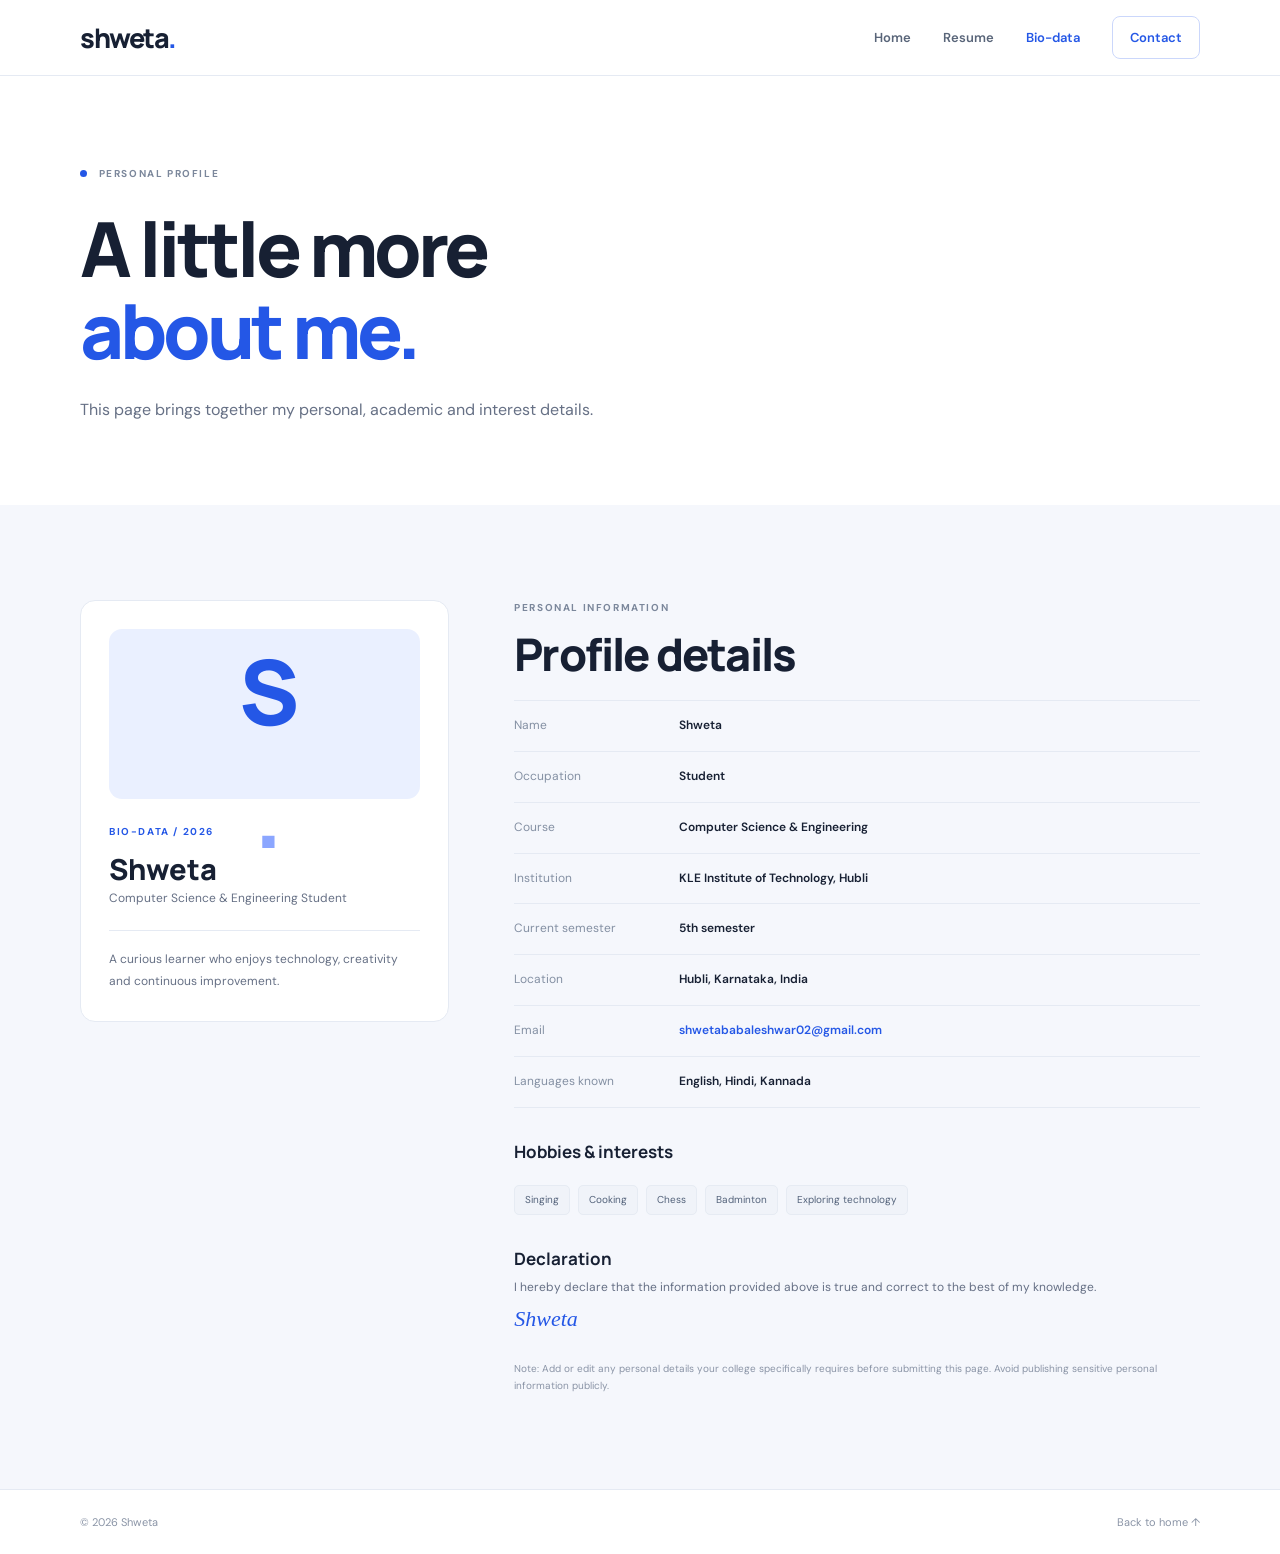
==== biodata.html @ bf74d48c "Add files via upload" ====
<!DOCTYPE html>
<html lang="en">
<head>
  <meta charset="UTF-8"><meta name="viewport" content="width=device-width, initial-scale=1.0">
  <title>Bio-data | Shweta</title>
  <link rel="preconnect" href="https://fonts.googleapis.com"><link rel="preconnect" href="https://fonts.gstatic.com" crossorigin>
  <link href="https://fonts.googleapis.com/css2?family=DM+Sans:wght@400;500;600;700&family=Manrope:wght@400;500;600;700;800&display=swap" rel="stylesheet">
  <link rel="stylesheet" href="style.css">
</head>
<body>
<header class="site-header"><nav class="nav container"><a class="brand" href="index.html">shweta<span>.</span></a><button class="menu-toggle" aria-label="Toggle navigation" aria-expanded="false">☰</button><div class="nav-links"><a href="index.html">Home</a><a href="resume.html">Resume</a><a class="active" href="biodata.html">Bio-data</a><a class="nav-cta" href="index.html#contact">Contact</a></div></nav></header>
<main>
  <section class="page-hero container"><p class="eyebrow"><span class="eyebrow-dot"></span> PERSONAL PROFILE</p><h1>A little more<br> <span>about me.</span></h1><p>This page brings together my personal, academic and interest details.</p></section>
  <section class="section section-soft"><div class="container biodata-wrap">
    <div class="biodata-intro"><div class="bio-avatar">S<span>.</span></div><p class="eyebrow blue">BIO-DATA / 2026</p><h2>Shweta</h2><p>Computer Science & Engineering Student</p><p class="bio-note">A curious learner who enjoys technology, creativity and continuous improvement.</p></div>
    <div class="biodata-details">
      <div class="section-heading"><p class="eyebrow">PERSONAL INFORMATION</p><h2>Profile details</h2></div>
      <div class="detail-table">
        <div><span>Name</span><strong>Shweta</strong></div>
        <div><span>Occupation</span><strong>Student</strong></div>
        <div><span>Course</span><strong>Computer Science & Engineering</strong></div>
        <div><span>Institution</span><strong>KLE Institute of Technology, Hubli</strong></div>
        <div><span>Current semester</span><strong>5th semester</strong></div>
        <div><span>Location</span><strong>Hubli, Karnataka, India</strong></div>
        <div><span>Email</span><strong><a href="mailto:shwetababaleshwar02@gmail.com">shwetababaleshwar02@gmail.com</a></strong></div>
        <div><span>Languages known</span><strong>English, Hindi, Kannada</strong></div>
      </div>
      <div class="bio-extra"><h3>Hobbies & interests</h3><div class="tag-list"><span>Singing</span><span>Cooking</span><span>Chess</span><span>Badminton</span><span>Exploring technology</span></div></div>
      <div class="declaration"><h3>Declaration</h3><p>I hereby declare that the information provided above is true and correct to the best of my knowledge.</p><p class="signature">Shweta</p></div>
      <p class="privacy-note">Note: Add or edit any personal details your college specifically requires before submitting this page. Avoid publishing sensitive personal information publicly.</p>
    </div>
  </div></section>
</main>
<footer class="footer"><div class="container footer-inner"><span>© 2026 Shweta</span><span><a href="index.html">Back to home ↑</a></span></div></footer>
<script src="https://code.jquery.com/jquery-3.7.1.min.js"></script><script src="script.js"></script>
</body></html>
---- style.css ----
*{box-sizing:border-box;margin:0;padding:0}
:root{--blue:#2457e6;--blue-dark:#173fb6;--ink:#172033;--muted:#667085;--line:#e5eaf3;--soft:#f5f7fc;--white:#fff;--font:"DM Sans",Arial,sans-serif;--heading:"Manrope",Arial,sans-serif}
html{scroll-behavior:smooth}body{font-family:var(--font);color:var(--ink);background:#fff;line-height:1.65}a{color:inherit;text-decoration:none}.container{width:min(1120px,90%);margin:auto}
.site-header{height:76px;background:rgba(255,255,255,.94);border-bottom:1px solid var(--line);position:sticky;top:0;z-index:50;backdrop-filter:blur(12px)}.nav{height:100%;display:flex;align-items:center;justify-content:space-between}.brand{font:800 27px var(--heading);letter-spacing:-1.5px}.brand span,.hero h1 span,.page-hero h1 span,.contact-section h2 span{color:var(--blue)}.nav-links{display:flex;align-items:center;gap:32px;font-size:13px;font-weight:600;color:#596579}.nav-links a:hover,.nav-links a.active{color:var(--blue)}.nav-links .nav-cta{padding:10px 17px;border:1px solid #cbd7fb;border-radius:8px;color:var(--blue)}.menu-toggle{display:none;border:0;background:none;font-size:24px;color:var(--ink)}
.hero{min-height:650px;display:grid;grid-template-columns:1.35fr .75fr;align-items:center;gap:70px;padding-top:65px;padding-bottom:75px}.eyebrow{font-size:10px;letter-spacing:1.6px;font-weight:700;color:#7b879b}.eyebrow-dot{display:inline-block;width:7px;height:7px;border-radius:50%;background:var(--blue);margin-right:8px}.blue{color:var(--blue)}.hero h1,.page-hero h1{font:800 clamp(48px,6.5vw,78px)/1.08 var(--heading);letter-spacing:-4px;margin:24px 0}.hero-text,.page-hero>p:not(.eyebrow){max-width:600px;color:var(--muted);font-size:16px;line-height:1.9}.hero-actions{display:flex;gap:13px;margin-top:30px;flex-wrap:wrap}.button{display:inline-flex;align-items:center;gap:14px;padding:13px 19px;border-radius:8px;font-size:12px;font-weight:700;transition:.25s}.button-primary{background:var(--blue);color:#fff;box-shadow:0 8px 20px #2457e629}.button-primary:hover{background:var(--blue-dark);transform:translateY(-2px)}.button-outline{border:1px solid #d6deeb;background:#fff}.button-outline:hover{border-color:var(--blue);color:var(--blue);transform:translateY(-2px)}.hero-note{margin-top:45px;color:#8a94a6;font-size:11px;display:flex;align-items:center;gap:10px}.note-line{height:1px;width:35px;background:var(--blue)}
.hero-card{border:1px solid var(--line);border-radius:18px;padding:25px;background:linear-gradient(145deg,#fff,#f6f8ff);box-shadow:0 25px 70px #1720330d}.card-top{display:flex;justify-content:space-between;font-size:9px;letter-spacing:1.2px;color:#8a94a6;font-weight:700}.status{color:#29966a}.status i{display:inline-block;width:6px;height:6px;background:#35b47e;border-radius:50%;margin-right:5px}.monogram,.bio-avatar{height:190px;display:grid;place-items:center;background:#eaf0ff;border-radius:13px;margin:25px 0;color:var(--blue);font:800 100px var(--heading);letter-spacing:-8px}.monogram span,.bio-avatar span{color:#8ba6ff}.hero-card-name{font:800 23px var(--heading)}.hero-card-role{color:var(--muted);font-size:12px;margin-top:3px}.quick-stats{display:grid;grid-template-columns:repeat(3,1fr);gap:8px;border-top:1px solid var(--line);margin-top:24px;padding-top:20px}.quick-stats strong{display:block;font:800 22px var(--heading)}.quick-stats small{font-size:8px;letter-spacing:.8px;color:#8993a5}
.section{padding:95px 0}.section-soft{background:var(--soft)}.section-heading{margin-bottom:38px}.section-heading h2{font:800 clamp(32px,4vw,45px)/1.15 var(--heading);letter-spacing:-1.8px;margin-top:12px}.section-heading h2 span{color:var(--blue)}.about-grid{display:grid;grid-template-columns:1fr 1fr;gap:90px}.large-copy{font:700 28px/1.4 var(--heading);letter-spacing:-.8px}.body-copy{color:var(--muted);font-size:14px}.body-copy p+p{margin-top:15px}.text-link{display:inline-block;color:var(--blue);font-size:12px;font-weight:700;margin-top:20px}.text-link span{margin-left:7px}.section-heading-row{display:flex;align-items:end;justify-content:space-between}.section-heading-row .text-link{margin-bottom:43px}
.feature-project{display:grid;grid-template-columns:.8fr 1.2fr;border:1px solid var(--line);border-radius:16px;overflow:hidden;background:#fff}.project-art{min-height:390px;background:linear-gradient(145deg,#1d46c1,#3975ff);display:flex;align-items:center;justify-content:center;position:relative}.project-art small{position:absolute;bottom:22px;left:25px;color:#dce5ff;font-size:9px;letter-spacing:1.5px}.database-symbol{width:120px;height:145px;border:2px solid #cbd9ff;border-radius:50%/13%;position:relative;display:flex;flex-direction:column;justify-content:space-around;padding:12px 0}.database-symbol span{height:25px;border-bottom:2px solid #cbd9ff;border-radius:50%}.project-content{padding:50px}.project-content h3{font:800 34px/1.15 var(--heading);letter-spacing:-1px;margin:15px 0}.project-content>p:not(.eyebrow){font-size:14px;color:var(--muted);line-height:1.8}.tag-list{display:flex;gap:8px;flex-wrap:wrap;margin:22px 0}.tag-list span{font-size:10px;color:#53627a;background:#f0f3f9;border:1px solid #e6ebf3;padding:6px 10px;border-radius:5px}.skills-grid{display:grid;grid-template-columns:repeat(2,1fr);gap:14px}.skill-box{background:#fff;border:1px solid var(--line);padding:25px;border-radius:12px;position:relative}.skill-index{color:var(--blue);font-size:10px;font-weight:700}.skill-box h3{font:700 18px var(--heading);margin:13px 0 4px}.skill-box p{font-size:13px;color:var(--muted)}
.contact-section{text-align:center}.contact-section h2{font:800 clamp(45px,7vw,72px)/1.08 var(--heading);letter-spacing:-3px;margin:20px 0 28px}.social-links{display:flex;justify-content:center;gap:28px;margin-top:45px;color:var(--muted);font-size:12px;font-weight:600}.social-links a:hover{color:var(--blue)}.footer{border-top:1px solid var(--line);padding:23px 0;color:#8a94a6;font-size:11px}.footer-inner{display:flex;justify-content:space-between}.footer b{color:var(--blue)}
.page-hero{padding-top:90px;padding-bottom:80px}.page-hero h1{font-size:clamp(52px,7vw,76px)}.page-hero .button{margin-top:25px}.resume-layout{display:grid;grid-template-columns:220px 1fr;gap:65px}.resume-sidebar{font-size:12px;color:var(--muted)}.resume-sidebar .eyebrow{margin-bottom:13px}.resume-sidebar a{display:block;margin:8px 0;color:var(--blue);overflow-wrap:anywhere}.sidebar-divider{height:1px;background:var(--line);margin:25px 0}.resume-block{padding:0 0 38px;margin-bottom:38px;border-bottom:1px solid #e1e7f0}.resume-block:last-child{border:0}.resume-block h2{font:800 27px var(--heading);letter-spacing:-.8px;margin:8px 0 17px}.resume-block>p:not(.eyebrow){font-size:13px;color:var(--muted);line-height:1.9}.timeline-item{display:grid;grid-template-columns:125px 1fr;gap:20px;padding:17px 0;border-top:1px solid #e8edf5}.timeline-date{font-size:10px;color:#8993a5;font-weight:700}.timeline-item h3,.resume-block h3{font:700 15px var(--heading)}.timeline-item p,.timeline-item strong{font-size:12px;color:var(--muted)}.timeline-item strong{color:var(--blue)}.resume-skills{display:grid;grid-template-columns:1fr 1fr;gap:20px}.resume-skills h3{font-size:13px}.resume-skills p{font-size:12px;color:var(--muted);margin-top:5px}.clean-list{padding-left:18px;color:var(--muted);font-size:12px;line-height:2;margin-top:10px}.credential{display:flex;justify-content:space-between;gap:20px;padding:16px 0;border-top:1px solid #e8edf5}.credential p{font-size:11px;color:var(--muted);margin-top:4px}.credential>a{font-size:11px;color:var(--blue);font-weight:700;white-space:nowrap}
.biodata-wrap{display:grid;grid-template-columns:.7fr 1.3fr;gap:65px}.biodata-intro{background:#fff;border:1px solid var(--line);border-radius:15px;padding:28px;height:max-content}.bio-avatar{height:170px;font-size:90px;margin:0 0 25px}.biodata-intro h2{font:800 29px var(--heading);margin-top:8px}.biodata-intro>p:not(.eyebrow){font-size:12px;color:var(--muted)}.bio-note{border-top:1px solid var(--line);margin-top:22px;padding-top:18px;line-height:1.8}.biodata-details .section-heading{margin-bottom:20px}.detail-table{border-top:1px solid var(--line)}.detail-table>div{display:grid;grid-template-columns:150px 1fr;gap:15px;padding:15px 0;border-bottom:1px solid var(--line);font-size:12px}.detail-table span{color:#8490a3}.detail-table strong{font-weight:600;overflow-wrap:anywhere}.detail-table a{color:var(--blue)}.bio-extra,.declaration{margin-top:32px}.bio-extra h3,.declaration h3{font:700 17px var(--heading)}.declaration p{font-size:12px;color:var(--muted);margin-top:8px}.signature{font:italic 22px Georgia,serif!important;color:var(--blue)!important}.privacy-note{font-size:10px;color:#8a94a6;margin-top:28px;line-height:1.7}
@media(max-width:760px){.menu-toggle{display:block}.nav-links{display:none;position:absolute;top:75px;left:0;right:0;background:#fff;border-bottom:1px solid var(--line);padding:20px 5%;flex-direction:column;align-items:flex-start;gap:18px}.nav-links.open{display:flex}.hero{grid-template-columns:1fr;gap:40px;min-height:auto;padding-top:65px}.hero h1{letter-spacing:-2.5px}.hero-card{max-width:440px}.section{padding:70px 0}.about-grid,.feature-project,.resume-layout,.biodata-wrap{grid-template-columns:1fr;gap:30px}.project-art{min-height:260px}.project-content{padding:30px}.skills-grid,.resume-skills{grid-template-columns:1fr}.section-heading-row{display:block}.section-heading-row .text-link{margin:0 0 25px}.resume-sidebar{order:2}.resume-main{order:1}.page-hero{padding-top:65px;padding-bottom:60px}.detail-table>div{grid-template-columns:120px 1fr}.social-links{gap:15px;flex-wrap:wrap}.footer-inner{gap:10px;flex-direction:column}.timeline-item{grid-template-columns:1fr;gap:5px}.credential{flex-direction:column;gap:7px}}
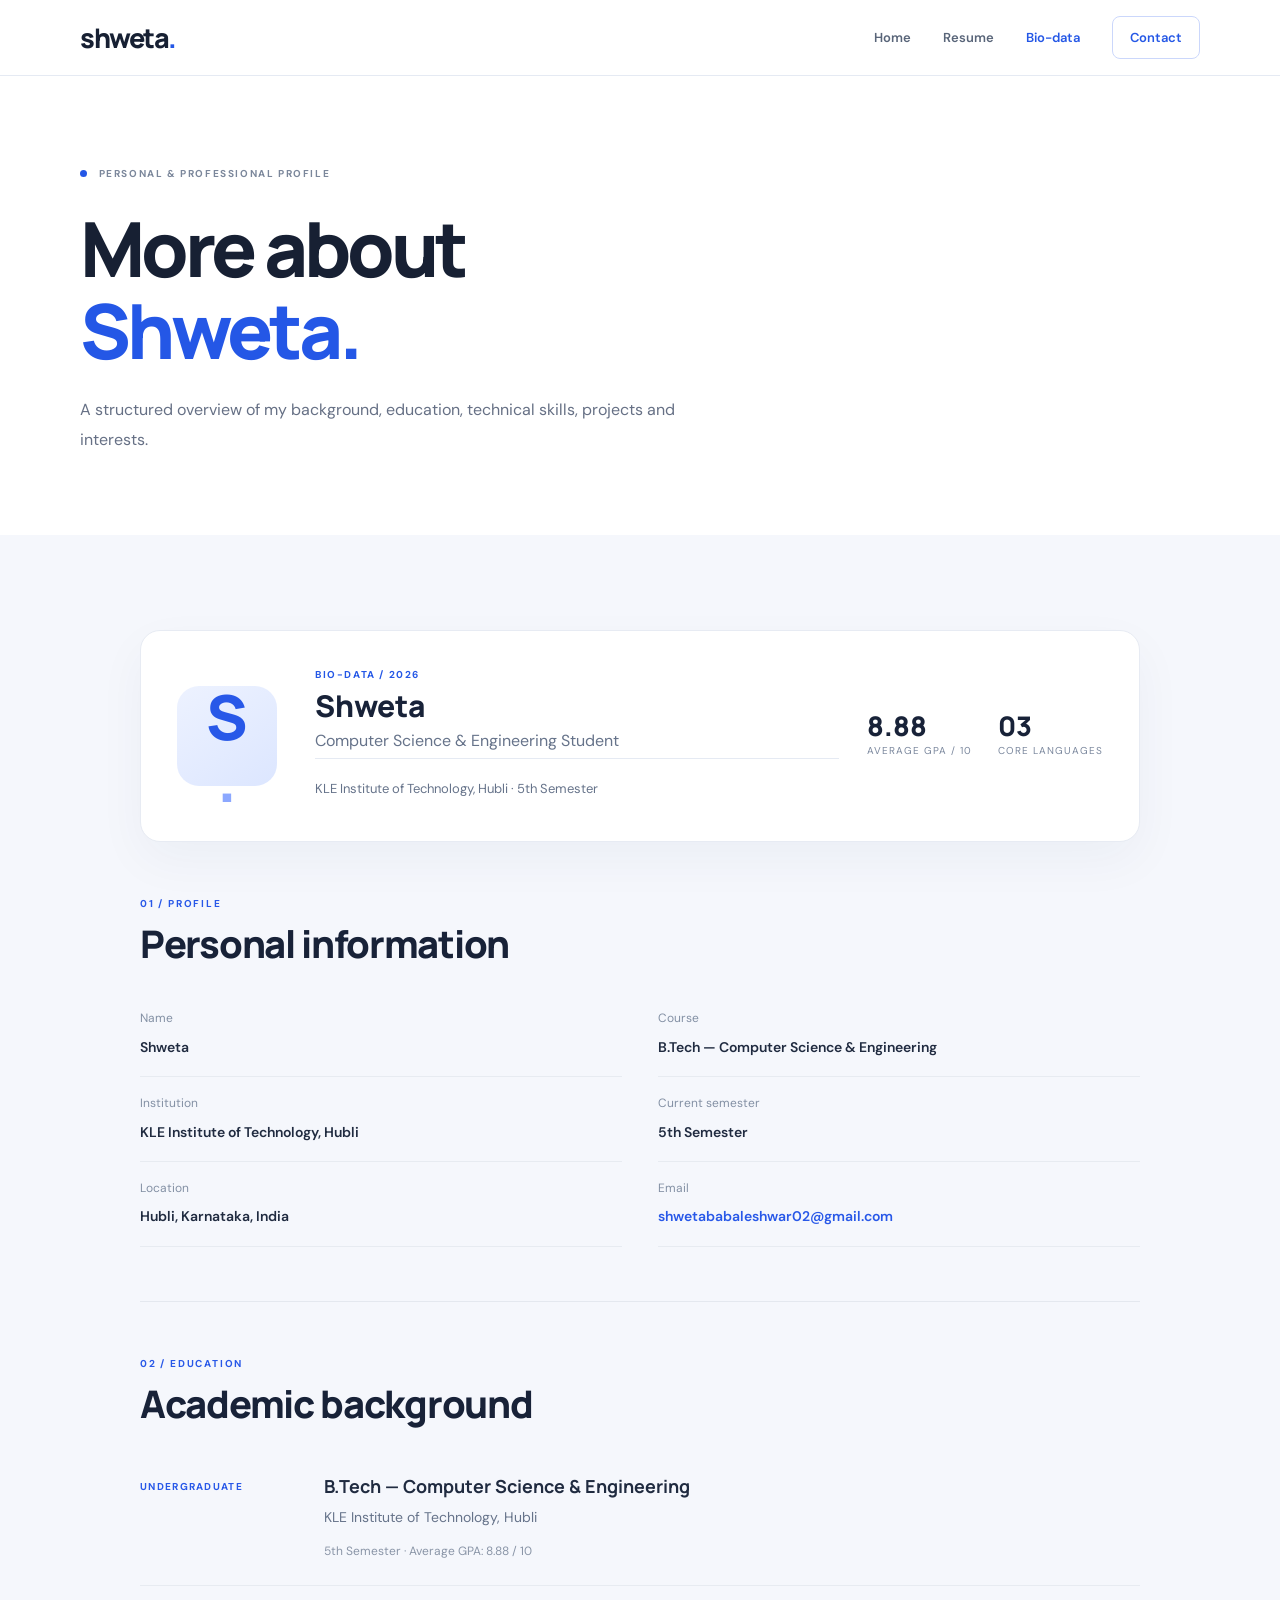
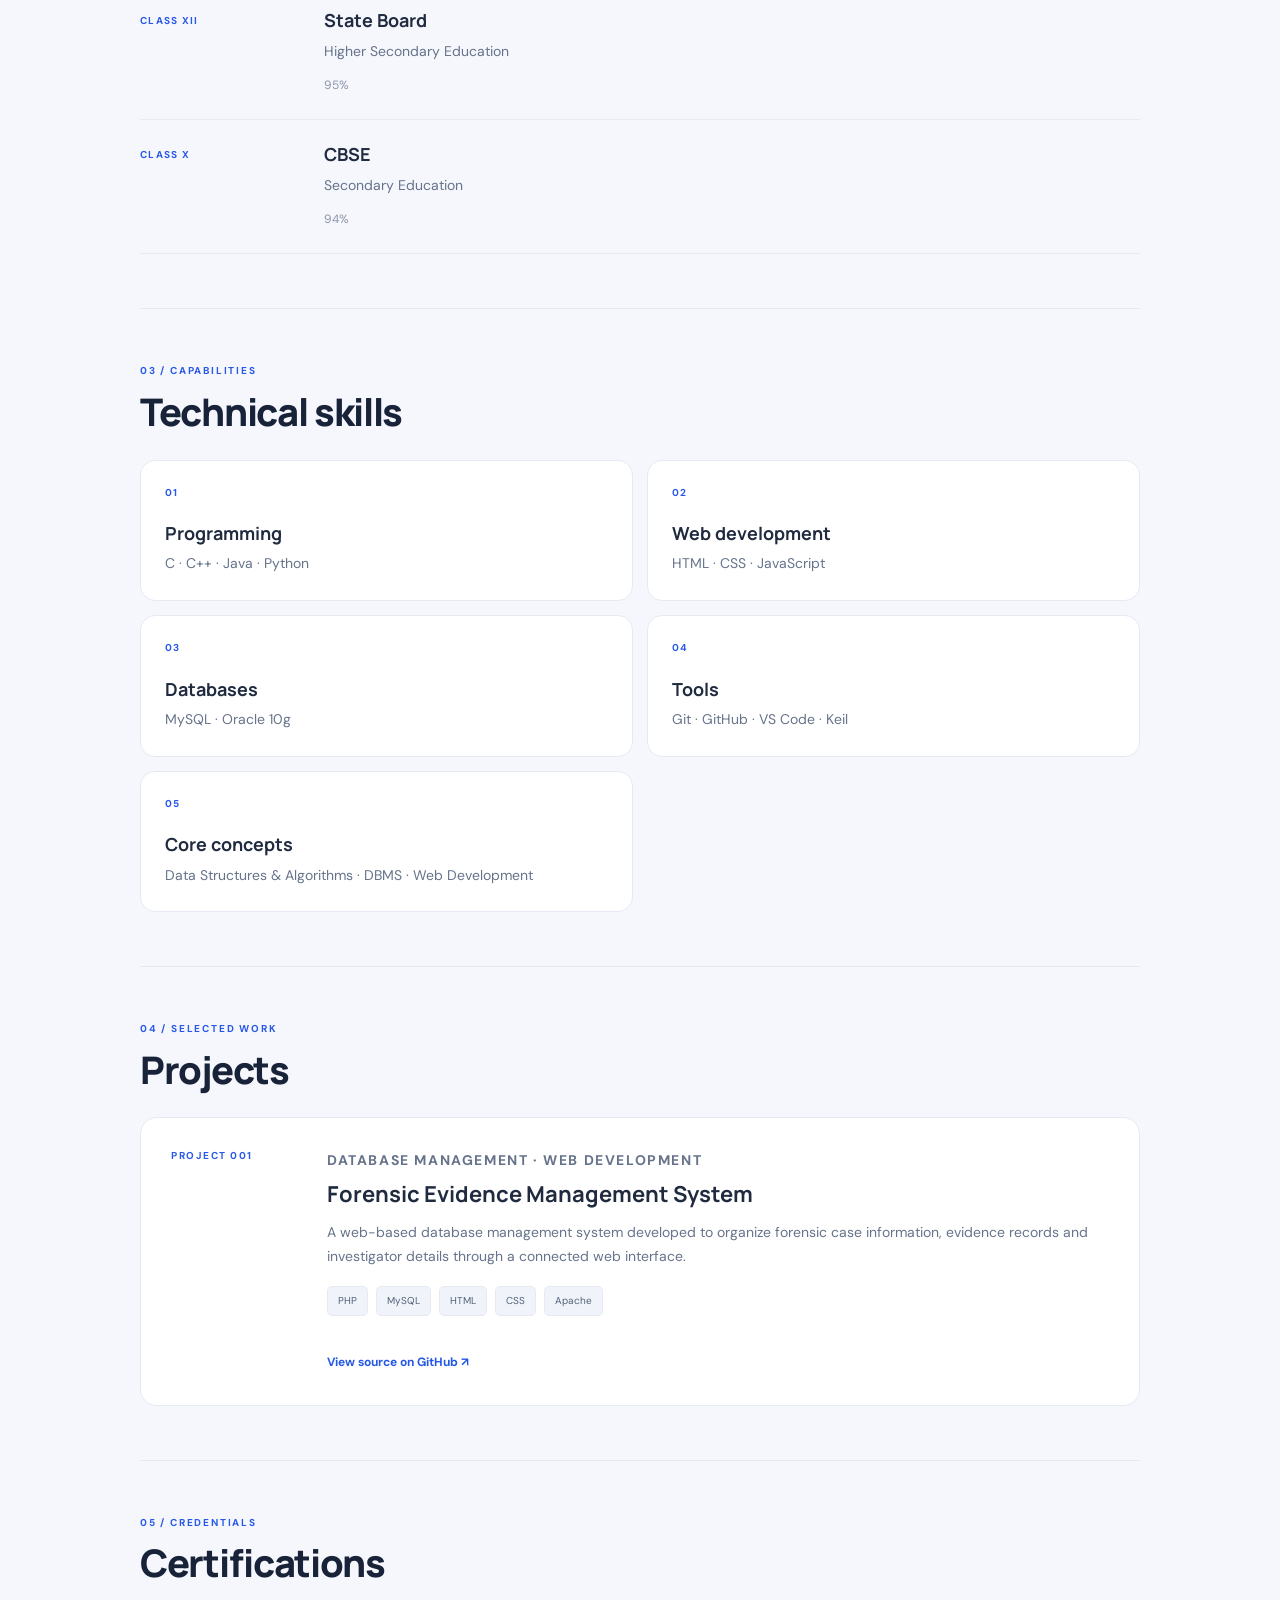
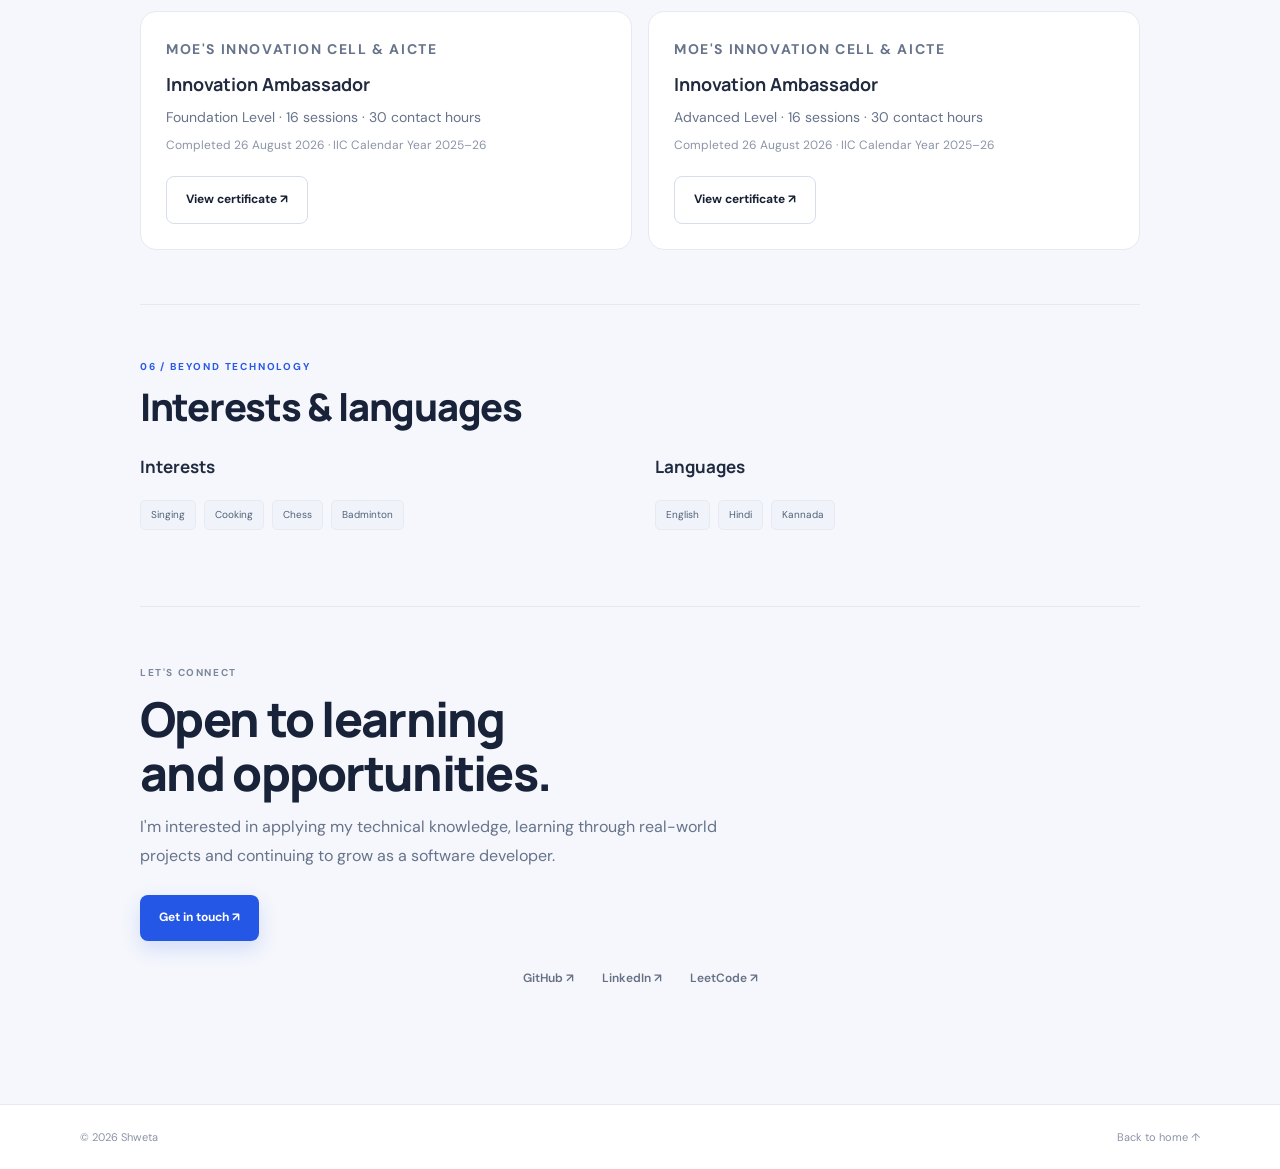
==== commit ba105ef9: "Add files via upload" ====
--- a/biodata.html
+++ b/biodata.html
@@ -8,29 +8,89 @@
   <link rel="stylesheet" href="style.css">
 </head>
 <body>
-<header class="site-header"><nav class="nav container"><a class="brand" href="index.html">shweta<span>.</span></a><button class="menu-toggle" aria-label="Toggle navigation" aria-expanded="false">☰</button><div class="nav-links"><a href="index.html">Home</a><a href="resume.html">Resume</a><a class="active" href="biodata.html">Bio-data</a><a class="nav-cta" href="index.html#contact">Contact</a></div></nav></header>
+<header class="site-header"><nav class="nav container"><a class="brand" href="index.html">shweta<span>.</span></a><button class="menu-toggle" aria-label="Toggle navigation" aria-expanded="false">☰</button><div class="nav-links"><a href="index.html">Home</a><a href="resume.html">Resume</a><a class="active" href="biodata.html">Bio-data</a><a class="nav-cta" href="mailto:shwetababaleshwar02@gmail.com">Contact</a></div></nav></header>
+
 <main>
-  <section class="page-hero container"><p class="eyebrow"><span class="eyebrow-dot"></span> PERSONAL PROFILE</p><h1>A little more<br> <span>about me.</span></h1><p>This page brings together my personal, academic and interest details.</p></section>
-  <section class="section section-soft"><div class="container biodata-wrap">
-    <div class="biodata-intro"><div class="bio-avatar">S<span>.</span></div><p class="eyebrow blue">BIO-DATA / 2026</p><h2>Shweta</h2><p>Computer Science & Engineering Student</p><p class="bio-note">A curious learner who enjoys technology, creativity and continuous improvement.</p></div>
-    <div class="biodata-details">
-      <div class="section-heading"><p class="eyebrow">PERSONAL INFORMATION</p><h2>Profile details</h2></div>
-      <div class="detail-table">
-        <div><span>Name</span><strong>Shweta</strong></div>
-        <div><span>Occupation</span><strong>Student</strong></div>
-        <div><span>Course</span><strong>Computer Science & Engineering</strong></div>
-        <div><span>Institution</span><strong>KLE Institute of Technology, Hubli</strong></div>
-        <div><span>Current semester</span><strong>5th semester</strong></div>
-        <div><span>Location</span><strong>Hubli, Karnataka, India</strong></div>
-        <div><span>Email</span><strong><a href="mailto:shwetababaleshwar02@gmail.com">shwetababaleshwar02@gmail.com</a></strong></div>
-        <div><span>Languages known</span><strong>English, Hindi, Kannada</strong></div>
+  <section class="page-hero container">
+    <p class="eyebrow"><span class="eyebrow-dot"></span> PERSONAL &amp; PROFESSIONAL PROFILE</p>
+    <h1>More about<br><span>Shweta.</span></h1>
+    <p>A structured overview of my background, education, technical skills, projects and interests.</p>
+  </section>
+
+  <section class="section section-soft"><div class="container bio-page">
+    <div class="bio-overview">
+      <div class="bio-monogram">S<span>.</span></div>
+      <div><p class="eyebrow blue">BIO-DATA / 2026</p><h2>Shweta</h2><p>Computer Science &amp; Engineering Student</p><p class="bio-note">KLE Institute of Technology, Hubli · 5th Semester</p></div>
+      <div class="bio-summary-stats"><div><strong>8.88</strong><span>Average GPA / 10</span></div><div><strong>03</strong><span>Core languages</span></div></div>
+    </div>
+
+    <section class="bio-section">
+      <div class="bio-section-heading"><span>01 / PROFILE</span><h2>Personal information</h2></div>
+      <div class="bio-info-grid">
+        <div class="bio-info-item"><span>Name</span><strong>Shweta</strong></div>
+        <div class="bio-info-item"><span>Course</span><strong>B.Tech — Computer Science &amp; Engineering</strong></div>
+        <div class="bio-info-item"><span>Institution</span><strong>KLE Institute of Technology, Hubli</strong></div>
+        <div class="bio-info-item"><span>Current semester</span><strong>5th Semester</strong></div>
+        <div class="bio-info-item"><span>Location</span><strong>Hubli, Karnataka, India</strong></div>
+        <div class="bio-info-item"><span>Email</span><strong><a href="mailto:shwetababaleshwar02@gmail.com">shwetababaleshwar02@gmail.com</a></strong></div>
       </div>
-      <div class="bio-extra"><h3>Hobbies & interests</h3><div class="tag-list"><span>Singing</span><span>Cooking</span><span>Chess</span><span>Badminton</span><span>Exploring technology</span></div></div>
-      <div class="declaration"><h3>Declaration</h3><p>I hereby declare that the information provided above is true and correct to the best of my knowledge.</p><p class="signature">Shweta</p></div>
-      <p class="privacy-note">Note: Add or edit any personal details your college specifically requires before submitting this page. Avoid publishing sensitive personal information publicly.</p>
-    </div>
+    </section>
+
+    <section class="bio-section">
+      <div class="bio-section-heading"><span>02 / EDUCATION</span><h2>Academic background</h2></div>
+      <div class="bio-timeline">
+        <article class="bio-timeline-item"><div class="bio-time-label">UNDERGRADUATE</div><div><h3>B.Tech — Computer Science &amp; Engineering</h3><p>KLE Institute of Technology, Hubli</p><small>5th Semester · Average GPA: 8.88 / 10</small></div></article>
+        <article class="bio-timeline-item"><div class="bio-time-label">CLASS XII</div><div><h3>State Board</h3><p>Higher Secondary Education</p><small>95%</small></div></article>
+        <article class="bio-timeline-item"><div class="bio-time-label">CLASS X</div><div><h3>CBSE</h3><p>Secondary Education</p><small>94%</small></div></article>
+      </div>
+    </section>
+
+    <section class="bio-section">
+      <div class="bio-section-heading"><span>03 / CAPABILITIES</span><h2>Technical skills</h2></div>
+      <div class="bio-skill-grid">
+        <article class="bio-skill-card"><span>01</span><h3>Programming</h3><p>C · C++ · Java · Python</p></article>
+        <article class="bio-skill-card"><span>02</span><h3>Web development</h3><p>HTML · CSS · JavaScript</p></article>
+        <article class="bio-skill-card"><span>03</span><h3>Databases</h3><p>MySQL · Oracle 10g</p></article>
+        <article class="bio-skill-card"><span>04</span><h3>Tools</h3><p>Git · GitHub · VS Code · Keil</p></article>
+        <article class="bio-skill-card"><span>05</span><h3>Core concepts</h3><p>Data Structures &amp; Algorithms · DBMS · Web Development</p></article>
+      </div>
+    </section>
+
+    <section class="bio-section">
+      <div class="bio-section-heading"><span>04 / SELECTED WORK</span><h2>Projects</h2></div>
+      <article class="bio-project-card">
+        <div class="bio-project-number">PROJECT 001</div>
+        <div><p class="eyebrow blue">DATABASE MANAGEMENT · WEB DEVELOPMENT</p><h3>Forensic Evidence Management System</h3>
+        <p>A web-based database management system developed to organize forensic case information, evidence records and investigator details through a connected web interface.</p>
+        <div class="tag-list"><span>PHP</span><span>MySQL</span><span>HTML</span><span>CSS</span><span>Apache</span></div>
+        <a class="text-link" href="https://github.com/ShwetaaRB/Forensic_evidence_management" target="_blank" rel="noopener">View source on GitHub ↗</a></div>
+      </article>
+    </section>
+
+    <section class="bio-section">
+      <div class="bio-section-heading"><span>05 / CREDENTIALS</span><h2>Certifications</h2></div>
+      <div class="bio-cert-grid">
+        <article class="bio-cert-card"><p class="eyebrow blue">MOE'S INNOVATION CELL &amp; AICTE</p><h3>Innovation Ambassador</h3><p>Foundation Level · 16 sessions · 30 contact hours</p><small>Completed 26 August 2026 · IIC Calendar Year 2025–26</small><a class="button button-outline" href="certificates/foundation.pdf" target="_blank" rel="noopener">View certificate ↗</a></article>
+        <article class="bio-cert-card"><p class="eyebrow blue">MOE'S INNOVATION CELL &amp; AICTE</p><h3>Innovation Ambassador</h3><p>Advanced Level · 16 sessions · 30 contact hours</p><small>Completed 26 August 2026 · IIC Calendar Year 2025–26</small><a class="button button-outline" href="certificates/advanced.pdf" target="_blank" rel="noopener">View certificate ↗</a></article>
+      </div>
+    </section>
+
+    <section class="bio-section">
+      <div class="bio-section-heading"><span>06 / BEYOND TECHNOLOGY</span><h2>Interests &amp; languages</h2></div>
+      <div class="bio-bottom-grid">
+        <div><h3>Interests</h3><div class="tag-list"><span>Singing</span><span>Cooking</span><span>Chess</span><span>Badminton</span></div></div>
+        <div><h3>Languages</h3><div class="tag-list"><span>English</span><span>Hindi</span><span>Kannada</span></div></div>
+      </div>
+    </section>
+
+    <section class="bio-contact">
+      <p class="eyebrow">LET'S CONNECT</p><h2>Open to learning<br>and opportunities.</h2>
+      <p>I'm interested in applying my technical knowledge, learning through real-world projects and continuing to grow as a software developer.</p>
+      <a class="button button-primary" href="mailto:shwetababaleshwar02@gmail.com">Get in touch ↗</a>
+      <div class="social-links"><a href="https://github.com/ShwetaaRB" target="_blank" rel="noopener">GitHub ↗</a><a href="https://www.linkedin.com/in/shweta-rb-a4ab74358" target="_blank" rel="noopener">LinkedIn ↗</a><a href="https://leetcode.com/u/Mycode_in/" target="_blank" rel="noopener">LeetCode ↗</a></div>
+    </section>
   </div></section>
 </main>
 <footer class="footer"><div class="container footer-inner"><span>© 2026 Shweta</span><span><a href="index.html">Back to home ↑</a></span></div></footer>
 <script src="https://code.jquery.com/jquery-3.7.1.min.js"></script><script src="script.js"></script>
-</body></html>
+</body></html>
--- a/style.css
+++ b/style.css
@@ -10,3 +10,89 @@
 .page-hero{padding-top:90px;padding-bottom:80px}.page-hero h1{font-size:clamp(52px,7vw,76px)}.page-hero .button{margin-top:25px}.resume-layout{display:grid;grid-template-columns:220px 1fr;gap:65px}.resume-sidebar{font-size:12px;color:var(--muted)}.resume-sidebar .eyebrow{margin-bottom:13px}.resume-sidebar a{display:block;margin:8px 0;color:var(--blue);overflow-wrap:anywhere}.sidebar-divider{height:1px;background:var(--line);margin:25px 0}.resume-block{padding:0 0 38px;margin-bottom:38px;border-bottom:1px solid #e1e7f0}.resume-block:last-child{border:0}.resume-block h2{font:800 27px var(--heading);letter-spacing:-.8px;margin:8px 0 17px}.resume-block>p:not(.eyebrow){font-size:13px;color:var(--muted);line-height:1.9}.timeline-item{display:grid;grid-template-columns:125px 1fr;gap:20px;padding:17px 0;border-top:1px solid #e8edf5}.timeline-date{font-size:10px;color:#8993a5;font-weight:700}.timeline-item h3,.resume-block h3{font:700 15px var(--heading)}.timeline-item p,.timeline-item strong{font-size:12px;color:var(--muted)}.timeline-item strong{color:var(--blue)}.resume-skills{display:grid;grid-template-columns:1fr 1fr;gap:20px}.resume-skills h3{font-size:13px}.resume-skills p{font-size:12px;color:var(--muted);margin-top:5px}.clean-list{padding-left:18px;color:var(--muted);font-size:12px;line-height:2;margin-top:10px}.credential{display:flex;justify-content:space-between;gap:20px;padding:16px 0;border-top:1px solid #e8edf5}.credential p{font-size:11px;color:var(--muted);margin-top:4px}.credential>a{font-size:11px;color:var(--blue);font-weight:700;white-space:nowrap}
 .biodata-wrap{display:grid;grid-template-columns:.7fr 1.3fr;gap:65px}.biodata-intro{background:#fff;border:1px solid var(--line);border-radius:15px;padding:28px;height:max-content}.bio-avatar{height:170px;font-size:90px;margin:0 0 25px}.biodata-intro h2{font:800 29px var(--heading);margin-top:8px}.biodata-intro>p:not(.eyebrow){font-size:12px;color:var(--muted)}.bio-note{border-top:1px solid var(--line);margin-top:22px;padding-top:18px;line-height:1.8}.biodata-details .section-heading{margin-bottom:20px}.detail-table{border-top:1px solid var(--line)}.detail-table>div{display:grid;grid-template-columns:150px 1fr;gap:15px;padding:15px 0;border-bottom:1px solid var(--line);font-size:12px}.detail-table span{color:#8490a3}.detail-table strong{font-weight:600;overflow-wrap:anywhere}.detail-table a{color:var(--blue)}.bio-extra,.declaration{margin-top:32px}.bio-extra h3,.declaration h3{font:700 17px var(--heading)}.declaration p{font-size:12px;color:var(--muted);margin-top:8px}.signature{font:italic 22px Georgia,serif!important;color:var(--blue)!important}.privacy-note{font-size:10px;color:#8a94a6;margin-top:28px;line-height:1.7}
 @media(max-width:760px){.menu-toggle{display:block}.nav-links{display:none;position:absolute;top:75px;left:0;right:0;background:#fff;border-bottom:1px solid var(--line);padding:20px 5%;flex-direction:column;align-items:flex-start;gap:18px}.nav-links.open{display:flex}.hero{grid-template-columns:1fr;gap:40px;min-height:auto;padding-top:65px}.hero h1{letter-spacing:-2.5px}.hero-card{max-width:440px}.section{padding:70px 0}.about-grid,.feature-project,.resume-layout,.biodata-wrap{grid-template-columns:1fr;gap:30px}.project-art{min-height:260px}.project-content{padding:30px}.skills-grid,.resume-skills{grid-template-columns:1fr}.section-heading-row{display:block}.section-heading-row .text-link{margin:0 0 25px}.resume-sidebar{order:2}.resume-main{order:1}.page-hero{padding-top:65px;padding-bottom:60px}.detail-table>div{grid-template-columns:120px 1fr}.social-links{gap:15px;flex-wrap:wrap}.footer-inner{gap:10px;flex-direction:column}.timeline-item{grid-template-columns:1fr;gap:5px}.credential{flex-direction:column;gap:7px}}
+
+
+/* Refined home hero: visual panel instead of a photograph */
+.home-main { min-height: calc(100vh - 150px); display:flex; align-items:center; }
+.hero { padding-top:76px; padding-bottom:78px; }
+.hero-card-abstract { overflow:hidden; }
+.abstract-art { height:245px; position:relative; margin:22px 0 24px; border-radius:18px; background:linear-gradient(135deg,#edf2ff 0%,#dce6ff 52%,#f7f9ff 100%); display:flex; align-items:center; justify-content:center; overflow:hidden; }
+.abstract-orbit { position:absolute; border:1px solid rgba(37,91,239,.22); border-radius:50%; }
+.orbit-one { width:230px; height:230px; }
+.orbit-two { width:165px; height:165px; border-style:dashed; }
+.abstract-monogram { position:relative; z-index:1; font:800 112px/1 Manrope,sans-serif; letter-spacing:-9px; color:#2858e8; }
+.abstract-monogram span { color:#8ca8ff; }
+.abstract-caption { position:absolute; bottom:20px; font:700 9px/1 'DM Sans',sans-serif; letter-spacing:3px; color:#64749b; }
+.abstract-profile { margin-bottom:20px; }
+.abstract-college { margin-top:7px; color:#7b879d; font-size:12px; }
+.abstract-link { display:flex; justify-content:space-between; align-items:center; margin-top:20px; padding-top:16px; border-top:1px solid #e6eaf2; color:#2858e8; font-size:13px; font-weight:700; }
+.abstract-link span { font-size:18px; }
+.home-main .hero-copy { max-width:660px; }
+.home-main .hero-card { max-width:410px; }
+.home-main .hero { gap:70px; }
+.home-main + .footer { margin-top:0; }
+
+/* Bio-data page typography and layout */
+.bio-page { max-width:1000px; }
+.bio-overview { display:grid; grid-template-columns:110px 1fr auto; align-items:center; gap:28px; padding:36px; background:#fff; border:1px solid #e7ebf3; border-radius:20px; box-shadow:0 18px 50px rgba(30,48,84,.045); }
+.bio-monogram { width:100px; height:100px; display:grid; place-items:center; border-radius:22px; background:linear-gradient(145deg,#edf2ff,#dce6ff); color:#2858e8; font:800 62px/1 Manrope,sans-serif; }
+.bio-monogram span { color:#8ca8ff; }
+.bio-overview h2 { margin:4px 0 3px; font:800 30px/1.2 Manrope,sans-serif; color:#182238; }
+.bio-overview p:not(.eyebrow) { margin:4px 0; color:#66738a; }
+.bio-note { font-size:13px; }
+.bio-summary-stats { display:flex; gap:26px; }
+.bio-summary-stats div { display:flex; flex-direction:column; gap:4px; }
+.bio-summary-stats strong { font:800 27px/1 Manrope,sans-serif; color:#182238; }
+.bio-summary-stats span { font-size:10px; color:#7a879d; text-transform:uppercase; letter-spacing:1px; }
+.bio-section { padding:54px 0; border-bottom:1px solid #e4e8ef; }
+.bio-section-heading { margin-bottom:26px; }
+.bio-section-heading > span { display:block; margin-bottom:10px; color:#2858e8; font-size:10px; font-weight:700; letter-spacing:1.8px; }
+.bio-section-heading h2 { margin:0; color:#182238; font:800 clamp(27px,4vw,38px)/1.15 Manrope,sans-serif; letter-spacing:-1.3px; }
+.bio-info-grid { display:grid; grid-template-columns:1fr 1fr; gap:0 36px; }
+.bio-info-item { display:flex; flex-direction:column; gap:7px; padding:17px 0; border-bottom:1px solid #e7ebf1; }
+.bio-info-item span { color:#8390a4; font-size:12px; }
+.bio-info-item strong { color:#202b40; font-size:14px; font-weight:600; overflow-wrap:anywhere; }
+.bio-info-item a { color:#2858e8; text-decoration:none; }
+.bio-timeline { display:grid; gap:0; }
+.bio-timeline-item { display:grid; grid-template-columns:160px 1fr; gap:24px; padding:22px 0; border-bottom:1px solid #e7ebf1; }
+.bio-time-label { color:#2858e8; font-size:10px; font-weight:700; letter-spacing:1.3px; padding-top:5px; }
+.bio-timeline-item h3,.bio-skill-card h3,.bio-project-card h3,.bio-cert-card h3 { margin:0 0 7px; color:#202b40; font:700 18px/1.35 Manrope,sans-serif; }
+.bio-timeline-item p,.bio-project-card p,.bio-cert-card p { margin:0 0 7px; color:#66738a; font-size:14px; line-height:1.75; }
+.bio-timeline-item small,.bio-cert-card small { color:#8a95a7; font-size:12px; }
+.bio-skill-grid { display:grid; grid-template-columns:repeat(2,1fr); gap:14px; }
+.bio-skill-card { position:relative; padding:24px; border:1px solid #e5eaf2; border-radius:15px; background:#fff; }
+.bio-skill-card > span { display:block; margin-bottom:20px; color:#2858e8; font-size:10px; font-weight:700; letter-spacing:1px; }
+.bio-skill-card p { margin:0; color:#66738a; font-size:14px; line-height:1.7; }
+.bio-project-card { display:grid; grid-template-columns:130px 1fr; gap:26px; padding:30px; border:1px solid #e5eaf2; border-radius:17px; background:#fff; }
+.bio-project-number { color:#2858e8; font-size:10px; font-weight:700; letter-spacing:1.5px; }
+.bio-project-card h3 { font-size:22px; margin:4px 0 10px; }
+.bio-project-card .tag-list { margin:17px 0; }
+.bio-cert-grid { display:grid; grid-template-columns:1fr 1fr; gap:16px; }
+.bio-cert-card { display:flex; flex-direction:column; align-items:flex-start; padding:25px; border:1px solid #e5eaf2; border-radius:16px; background:#fff; }
+.bio-cert-card h3 { margin:4px 0 8px; }
+.bio-cert-card small { margin:0 0 20px; }
+.bio-cert-card .button { margin-top:auto; }
+.bio-bottom-grid { display:grid; grid-template-columns:1fr 1fr; gap:30px; }
+.bio-bottom-grid h3 { margin:0 0 14px; color:#202b40; font:700 17px Manrope,sans-serif; }
+.bio-contact { padding:58px 0 20px; }
+.bio-contact h2 { margin:10px 0 14px; color:#182238; font:800 clamp(32px,5vw,48px)/1.12 Manrope,sans-serif; letter-spacing:-1.7px; }
+.bio-contact > p:not(.eyebrow) { max-width:590px; margin:0 0 24px; color:#66738a; line-height:1.8; }
+.bio-contact .social-links { margin-top:28px; }
+@media (max-width:850px) {
+  .home-main .hero { gap:34px; }
+  .bio-overview { grid-template-columns:82px 1fr; padding:25px; }
+  .bio-monogram { width:78px; height:78px; font-size:48px; }
+  .bio-summary-stats { grid-column:1/-1; padding-top:18px; border-top:1px solid #e7ebf1; }
+}
+@media (max-width:600px) {
+  .home-main { min-height:auto; }
+  .home-main .hero { padding-top:48px; padding-bottom:48px; }
+  .abstract-art { height:190px; }
+  .abstract-monogram { font-size:88px; }
+  .bio-overview { grid-template-columns:1fr; }
+  .bio-summary-stats { grid-column:auto; }
+  .bio-info-grid,.bio-skill-grid,.bio-cert-grid,.bio-bottom-grid { grid-template-columns:1fr; }
+  .bio-timeline-item,.bio-project-card { grid-template-columns:1fr; gap:12px; }
+  .bio-project-card { padding:23px; }
+  .bio-section { padding:40px 0; }
+}
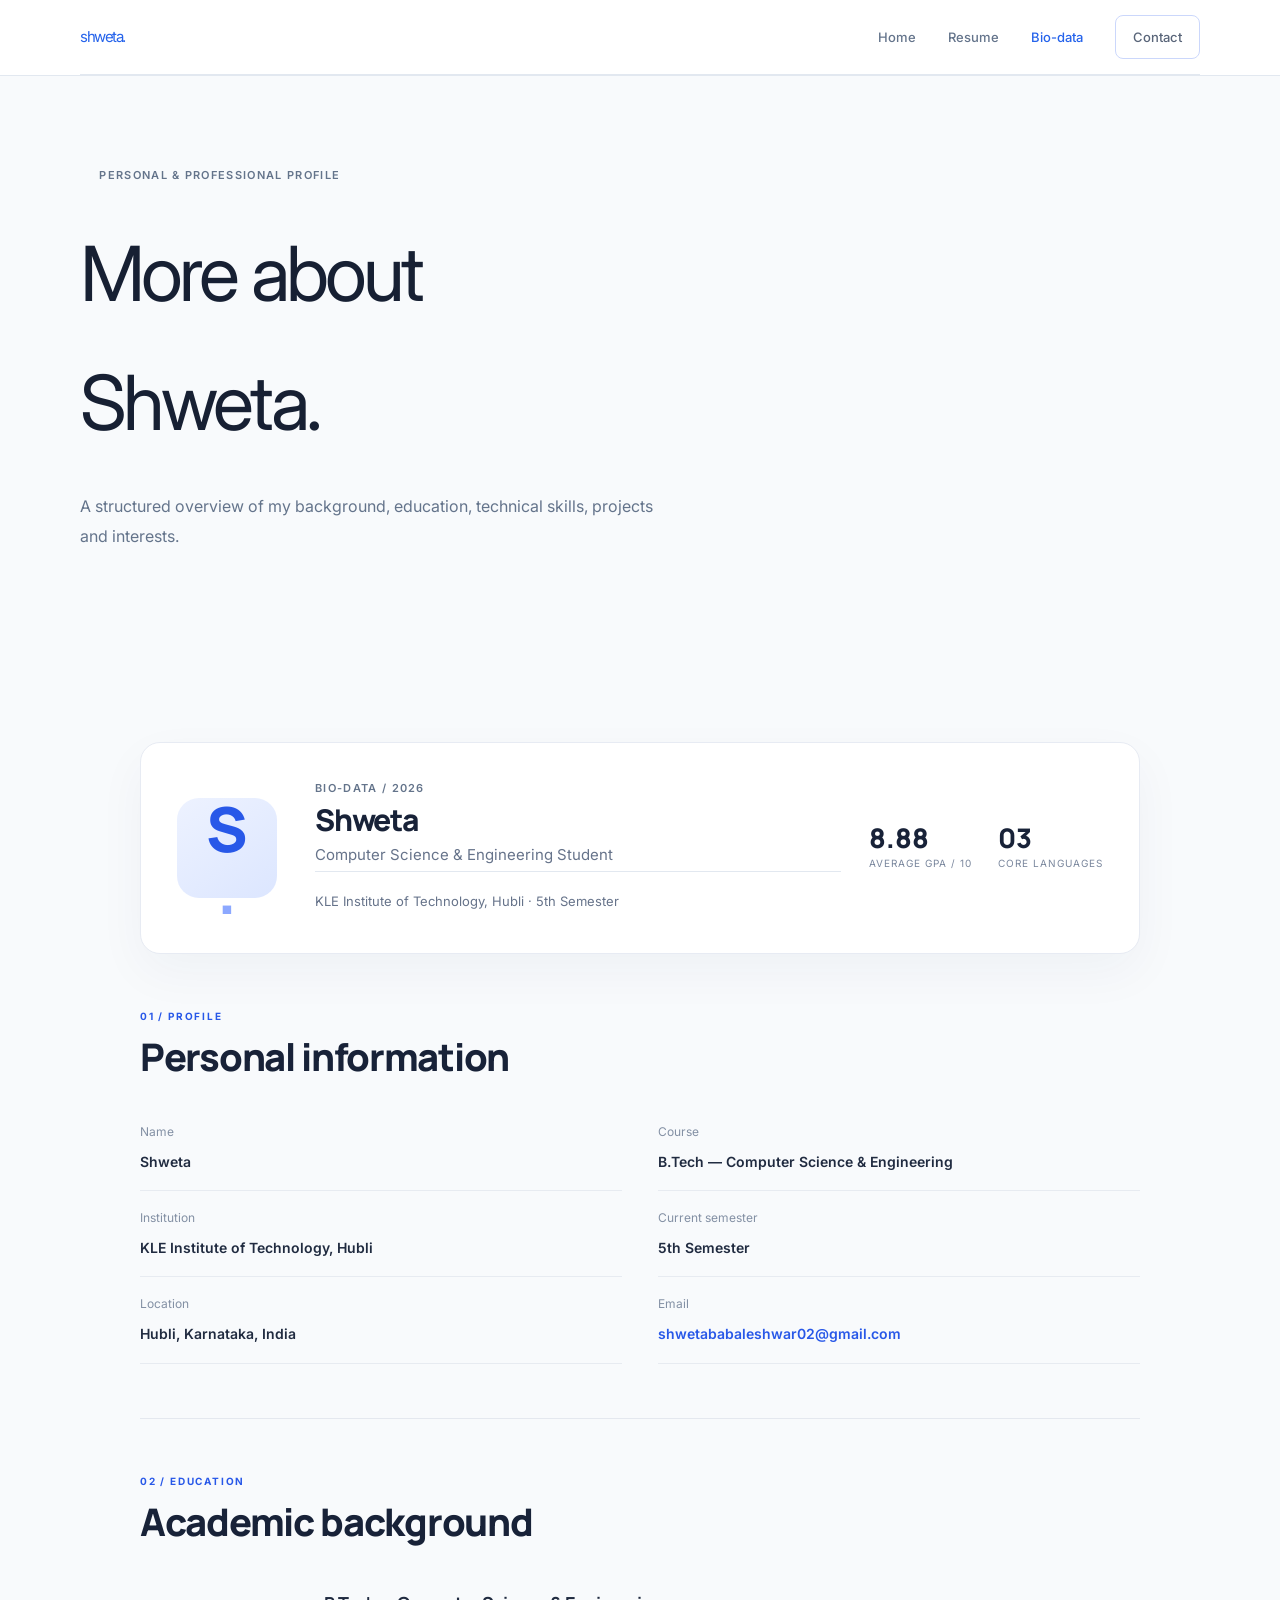
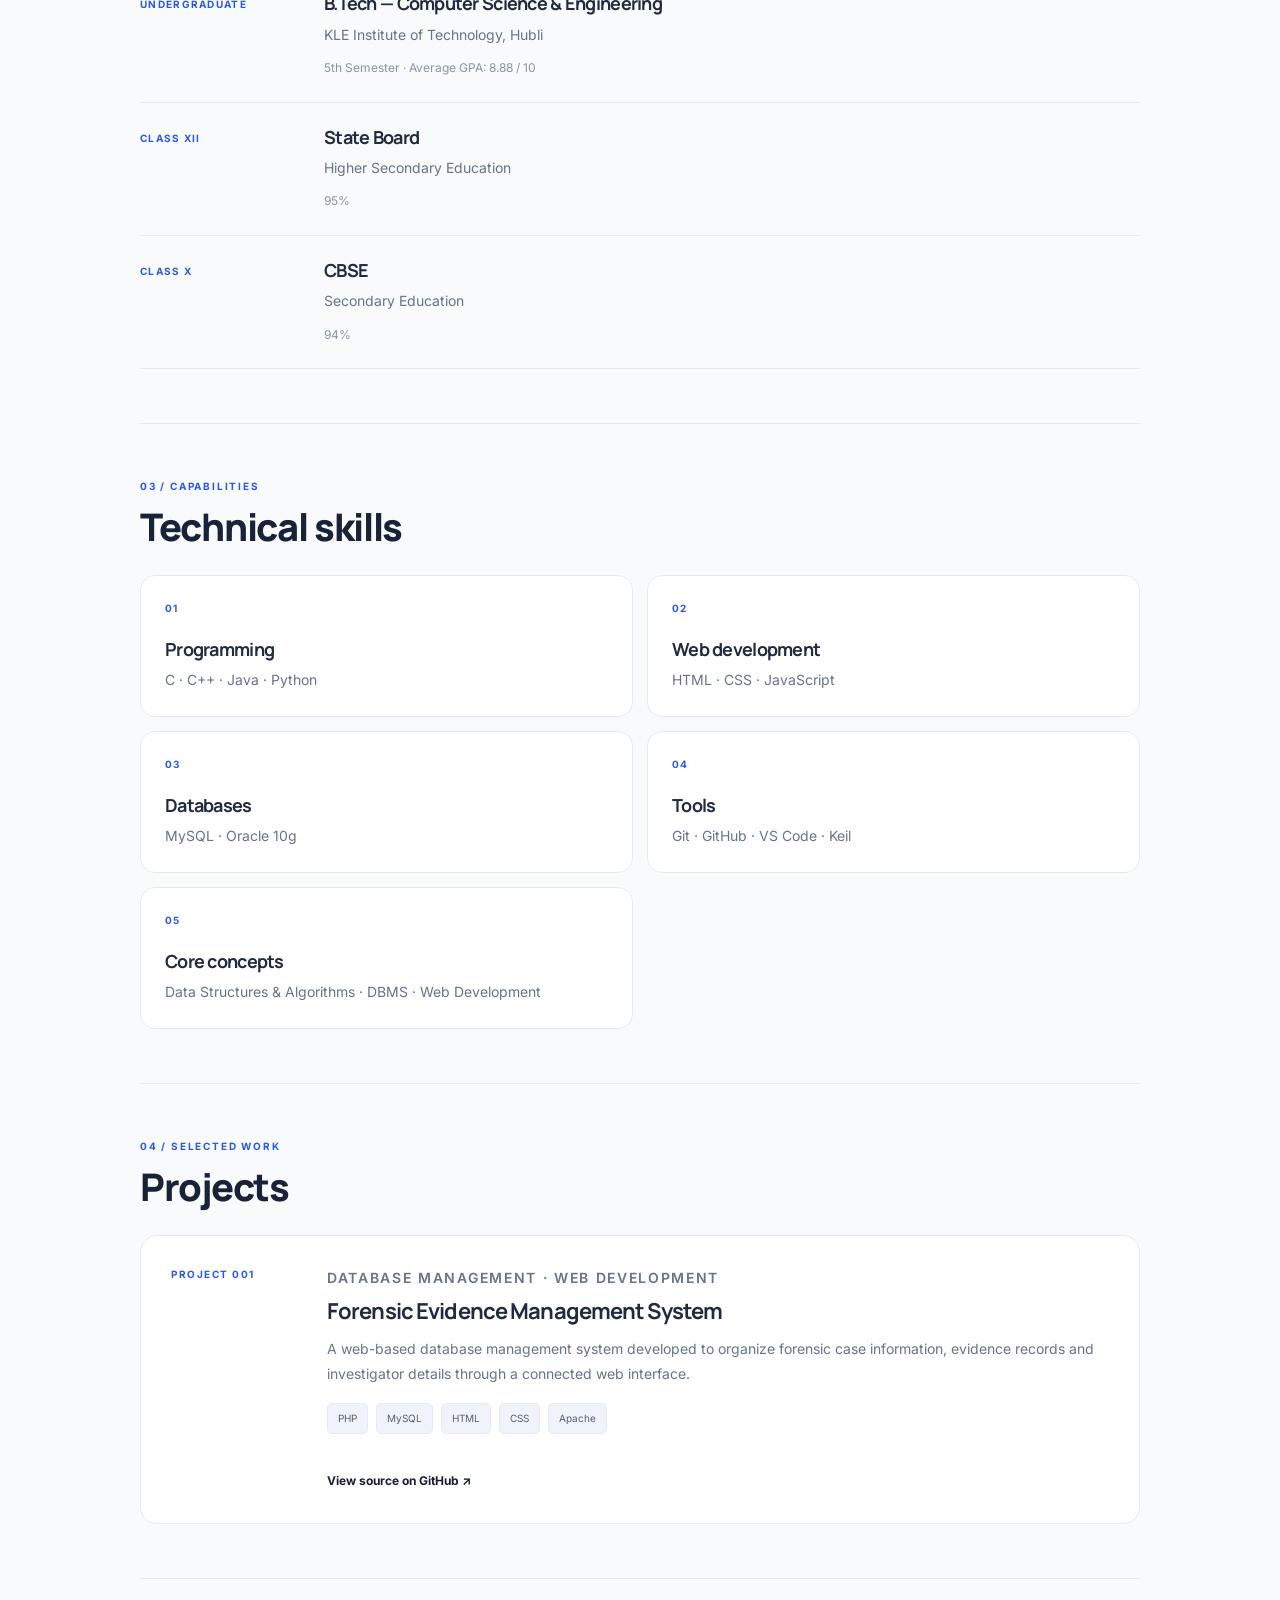
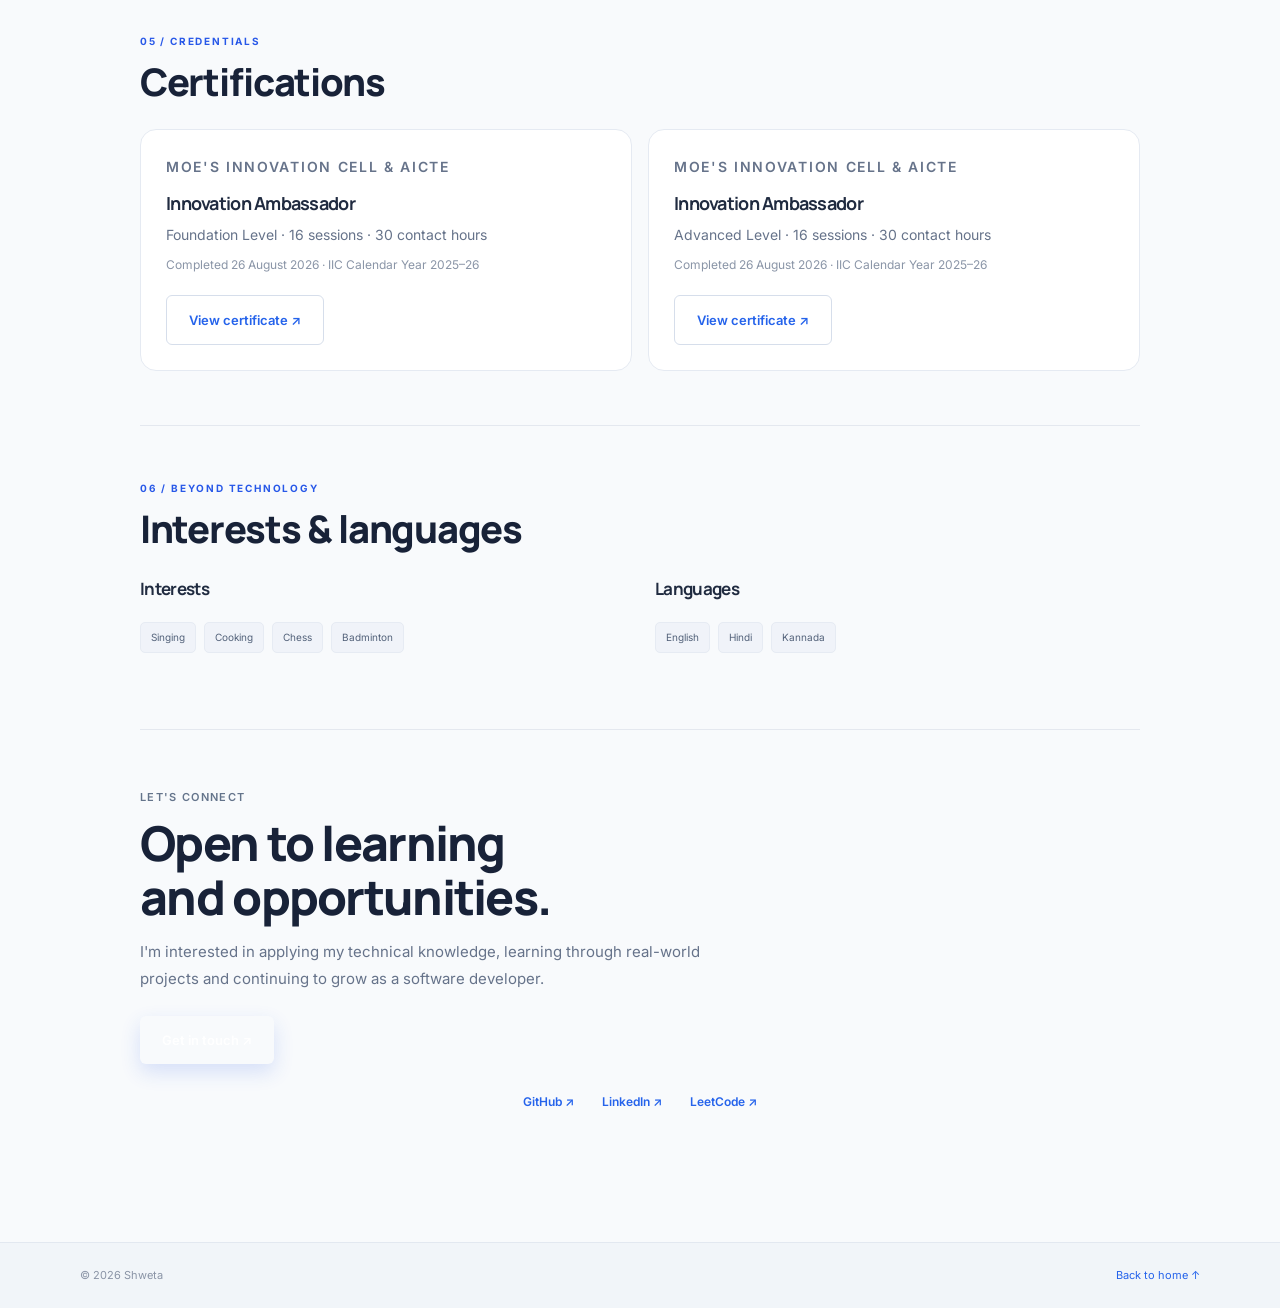
==== commit fa27e840: "Add files via upload" ====
--- a/biodata.html
+++ b/biodata.html
@@ -6,6 +6,10 @@
   <link rel="preconnect" href="https://fonts.googleapis.com"><link rel="preconnect" href="https://fonts.gstatic.com" crossorigin>
   <link href="https://fonts.googleapis.com/css2?family=DM+Sans:wght@400;500;600;700&family=Manrope:wght@400;500;600;700;800&display=swap" rel="stylesheet">
   <link rel="stylesheet" href="style.css">
+  <link rel="preconnect" href="https://fonts.googleapis.com">
+  <link rel="preconnect" href="https://fonts.gstatic.com" crossorigin>
+
+  <link href="https://fonts.googleapis.com/css2?family=Inter:wght@400;500;600;700;800&family=Manrope:wght@400;500;600;700;800&display=swap" rel="stylesheet">
 </head>
 <body>
 <header class="site-header"><nav class="nav container"><a class="brand" href="index.html">shweta<span>.</span></a><button class="menu-toggle" aria-label="Toggle navigation" aria-expanded="false">☰</button><div class="nav-links"><a href="index.html">Home</a><a href="resume.html">Resume</a><a class="active" href="biodata.html">Bio-data</a><a class="nav-cta" href="mailto:shwetababaleshwar02@gmail.com">Contact</a></div></nav></header>
--- a/style.css
+++ b/style.css
@@ -1,5 +1,15 @@
 *{box-sizing:border-box;margin:0;padding:0}
-:root{--blue:#2457e6;--blue-dark:#173fb6;--ink:#172033;--muted:#667085;--line:#e5eaf3;--soft:#f5f7fc;--white:#fff;--font:"DM Sans",Arial,sans-serif;--heading:"Manrope",Arial,sans-serif}
+:root {
+    --paper: #F8FAFC;
+    --ink: #172033;
+    --accent: #2563EB;
+    --muted: #64748B;
+    --line: #E2E8F0;
+
+    --white: #FFFFFF;
+    --soft-blue: #EFF6FF;
+    --dark-blue: #1E3A8A;
+}
 html{scroll-behavior:smooth}body{font-family:var(--font);color:var(--ink);background:#fff;line-height:1.65}a{color:inherit;text-decoration:none}.container{width:min(1120px,90%);margin:auto}
 .site-header{height:76px;background:rgba(255,255,255,.94);border-bottom:1px solid var(--line);position:sticky;top:0;z-index:50;backdrop-filter:blur(12px)}.nav{height:100%;display:flex;align-items:center;justify-content:space-between}.brand{font:800 27px var(--heading);letter-spacing:-1.5px}.brand span,.hero h1 span,.page-hero h1 span,.contact-section h2 span{color:var(--blue)}.nav-links{display:flex;align-items:center;gap:32px;font-size:13px;font-weight:600;color:#596579}.nav-links a:hover,.nav-links a.active{color:var(--blue)}.nav-links .nav-cta{padding:10px 17px;border:1px solid #cbd7fb;border-radius:8px;color:var(--blue)}.menu-toggle{display:none;border:0;background:none;font-size:24px;color:var(--ink)}
 .hero{min-height:650px;display:grid;grid-template-columns:1.35fr .75fr;align-items:center;gap:70px;padding-top:65px;padding-bottom:75px}.eyebrow{font-size:10px;letter-spacing:1.6px;font-weight:700;color:#7b879b}.eyebrow-dot{display:inline-block;width:7px;height:7px;border-radius:50%;background:var(--blue);margin-right:8px}.blue{color:var(--blue)}.hero h1,.page-hero h1{font:800 clamp(48px,6.5vw,78px)/1.08 var(--heading);letter-spacing:-4px;margin:24px 0}.hero-text,.page-hero>p:not(.eyebrow){max-width:600px;color:var(--muted);font-size:16px;line-height:1.9}.hero-actions{display:flex;gap:13px;margin-top:30px;flex-wrap:wrap}.button{display:inline-flex;align-items:center;gap:14px;padding:13px 19px;border-radius:8px;font-size:12px;font-weight:700;transition:.25s}.button-primary{background:var(--blue);color:#fff;box-shadow:0 8px 20px #2457e629}.button-primary:hover{background:var(--blue-dark);transform:translateY(-2px)}.button-outline{border:1px solid #d6deeb;background:#fff}.button-outline:hover{border-color:var(--blue);color:var(--blue);transform:translateY(-2px)}.hero-note{margin-top:45px;color:#8a94a6;font-size:11px;display:flex;align-items:center;gap:10px}.note-line{height:1px;width:35px;background:var(--blue)}
@@ -96,3 +106,158 @@
   .bio-project-card { padding:23px; }
   .bio-section { padding:40px 0; }
 }
+/* =====================================
+   PROFESSIONAL DESIGN UPDATE
+===================================== */
+
+* {
+    box-sizing: border-box;
+}
+
+html {
+    scroll-behavior: smooth;
+}
+
+body {
+    font-family: 'Inter', sans-serif;
+    background: var(--paper);
+    color: var(--ink);
+    line-height: 1.7;
+    font-size: 15px;
+    -webkit-font-smoothing: antialiased;
+}
+
+/* HEADINGS */
+
+h1, h2, h3, h4,
+.hero-title,
+.section-title,
+.contact-title {
+    font-family: 'Manrope', sans-serif;
+    color: var(--ink);
+    font-weight: 700;
+    letter-spacing: -0.04em;
+}
+
+/* NAVIGATION */
+
+nav {
+    background: rgba(255, 255, 255, 0.96);
+    border-bottom: 1px solid var(--line);
+}
+
+.nav-links a {
+    font-family: 'Inter', sans-serif;
+    font-size: 13px;
+    font-weight: 500;
+    color: var(--muted);
+    transition: color 0.25s ease;
+}
+
+.nav-links a:hover,
+.nav-links a.active {
+    color: var(--accent);
+}
+
+/* BUTTONS */
+
+.button {
+    font-family: 'Inter', sans-serif;
+    font-size: 13px;
+    font-weight: 600;
+    border-radius: 6px;
+    padding: 13px 22px;
+    transition: all 0.25s ease;
+}
+
+.button.primary {
+    background: var(--accent);
+    color: var(--white);
+    border: 1px solid var(--accent);
+}
+
+.button.primary:hover {
+    background: var(--dark-blue);
+    transform: translateY(-2px);
+}
+
+/* SECTIONS */
+
+.section {
+    padding-top: 110px;
+    padding-bottom: 110px;
+}
+
+.section-title {
+    font-size: clamp(42px, 6vw, 68px);
+    line-height: 1.08;
+}
+
+/* SMALL LABELS */
+
+.eyebrow,
+.section-number,
+.contact-label {
+    font-family: 'Inter', sans-serif;
+    font-size: 11px;
+    font-weight: 600;
+    letter-spacing: 0.12em;
+    color: var(--muted);
+}
+
+/* CARDS */
+
+.education-item,
+.project-card,
+.certificate-card,
+.skill-card {
+    background: var(--white);
+    border: 1px solid var(--line);
+    border-radius: 10px;
+    transition: border-color 0.25s ease,
+                transform 0.25s ease;
+}
+
+.project-card:hover,
+.certificate-card:hover,
+.skill-card:hover {
+    border-color: #93B4F5;
+    transform: translateY(-4px);
+}
+
+/* LINKS */
+
+a {
+    color: var(--accent);
+    text-decoration: none;
+}
+
+a:hover {
+    color: var(--dark-blue);
+}
+
+/* FOOTER */
+
+footer {
+    background: #F1F5F9;
+    border-top: 1px solid var(--line);
+    color: var(--muted);
+    font-family: 'Inter', sans-serif;
+}
+
+/* MOBILE */
+
+@media (max-width: 768px) {
+    .section {
+        padding-top: 75px;
+        padding-bottom: 75px;
+    }
+
+    .section-title {
+        font-size: 42px;
+    }
+
+    body {
+        font-size: 14px;
+    }
+}
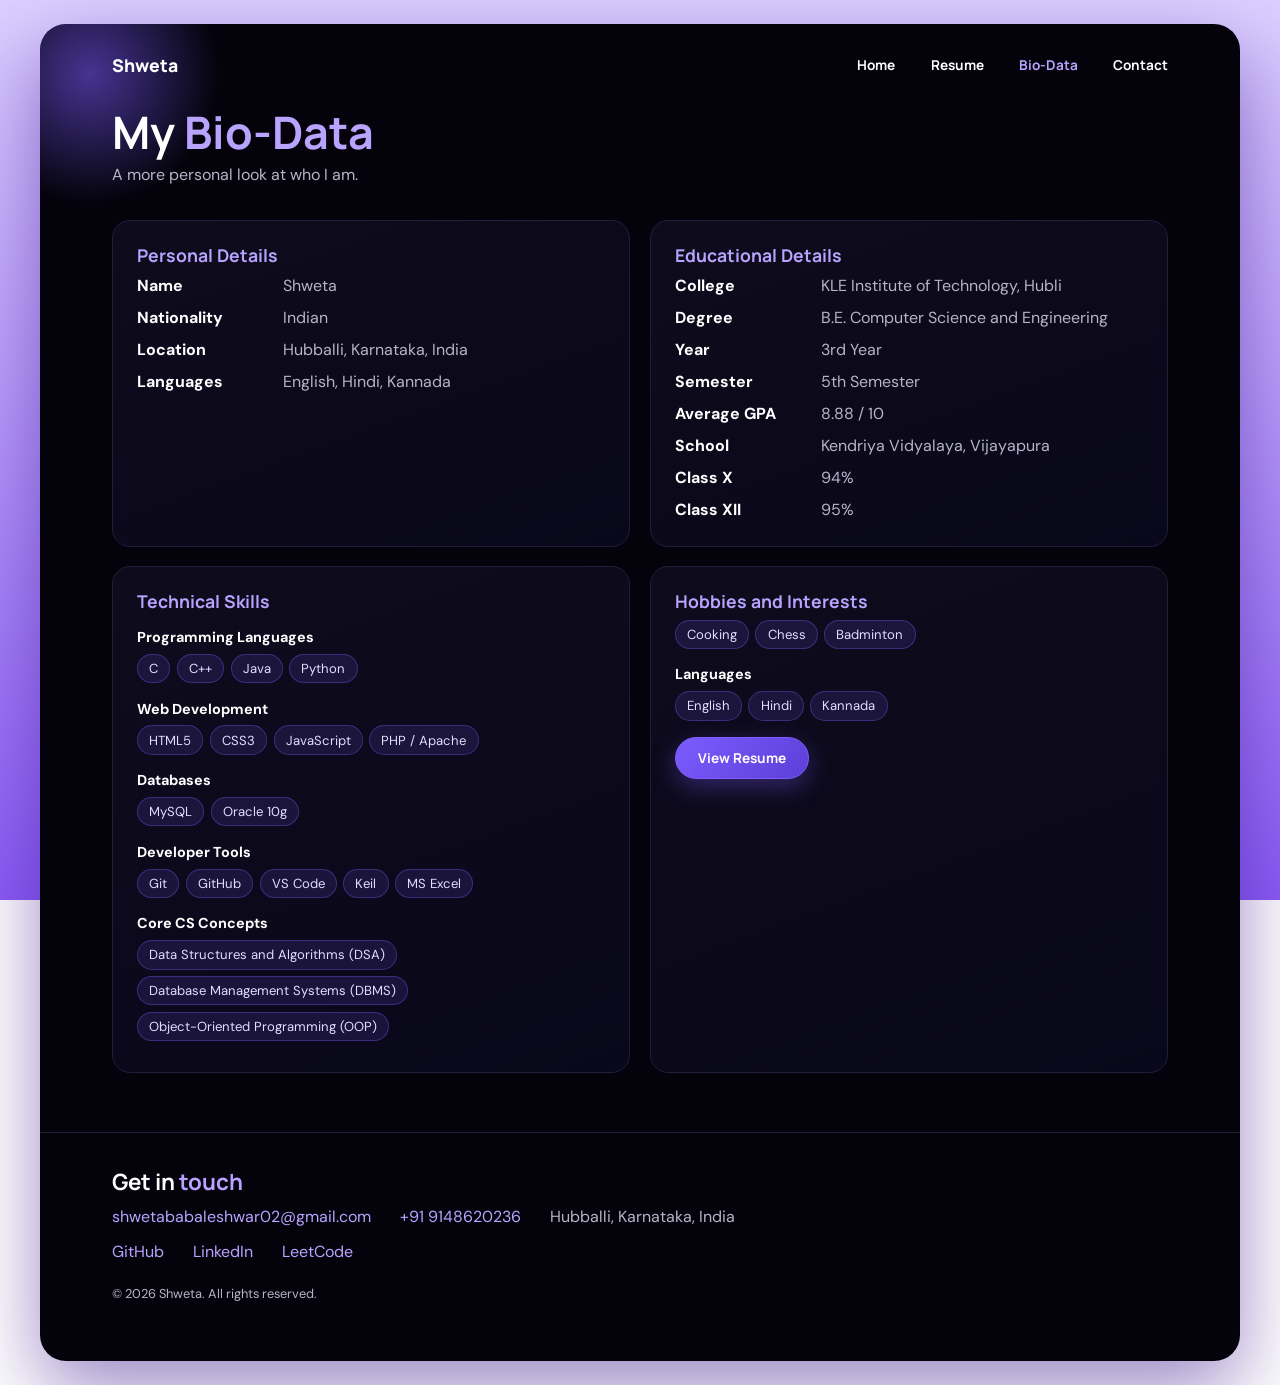
==== commit 3457cf5b: "Add files via upload" ====
--- a/biodata.html
+++ b/biodata.html
@@ -1,100 +1,20 @@
 <!DOCTYPE html>
-<html lang="en">
-<head>
-  <meta charset="UTF-8"><meta name="viewport" content="width=device-width, initial-scale=1.0">
-  <title>Bio-data | Shweta</title>
-  <link rel="preconnect" href="https://fonts.googleapis.com"><link rel="preconnect" href="https://fonts.gstatic.com" crossorigin>
-  <link href="https://fonts.googleapis.com/css2?family=DM+Sans:wght@400;500;600;700&family=Manrope:wght@400;500;600;700;800&display=swap" rel="stylesheet">
-  <link rel="stylesheet" href="style.css">
-  <link rel="preconnect" href="https://fonts.googleapis.com">
-  <link rel="preconnect" href="https://fonts.gstatic.com" crossorigin>
-
-  <link href="https://fonts.googleapis.com/css2?family=Inter:wght@400;500;600;700;800&family=Manrope:wght@400;500;600;700;800&display=swap" rel="stylesheet">
-</head>
-<body>
-<header class="site-header"><nav class="nav container"><a class="brand" href="index.html">shweta<span>.</span></a><button class="menu-toggle" aria-label="Toggle navigation" aria-expanded="false">☰</button><div class="nav-links"><a href="index.html">Home</a><a href="resume.html">Resume</a><a class="active" href="biodata.html">Bio-data</a><a class="nav-cta" href="mailto:shwetababaleshwar02@gmail.com">Contact</a></div></nav></header>
-
-<main>
-  <section class="page-hero container">
-    <p class="eyebrow"><span class="eyebrow-dot"></span> PERSONAL &amp; PROFESSIONAL PROFILE</p>
-    <h1>More about<br><span>Shweta.</span></h1>
-    <p>A structured overview of my background, education, technical skills, projects and interests.</p>
-  </section>
-
-  <section class="section section-soft"><div class="container bio-page">
-    <div class="bio-overview">
-      <div class="bio-monogram">S<span>.</span></div>
-      <div><p class="eyebrow blue">BIO-DATA / 2026</p><h2>Shweta</h2><p>Computer Science &amp; Engineering Student</p><p class="bio-note">KLE Institute of Technology, Hubli · 5th Semester</p></div>
-      <div class="bio-summary-stats"><div><strong>8.88</strong><span>Average GPA / 10</span></div><div><strong>03</strong><span>Core languages</span></div></div>
-    </div>
-
-    <section class="bio-section">
-      <div class="bio-section-heading"><span>01 / PROFILE</span><h2>Personal information</h2></div>
-      <div class="bio-info-grid">
-        <div class="bio-info-item"><span>Name</span><strong>Shweta</strong></div>
-        <div class="bio-info-item"><span>Course</span><strong>B.Tech — Computer Science &amp; Engineering</strong></div>
-        <div class="bio-info-item"><span>Institution</span><strong>KLE Institute of Technology, Hubli</strong></div>
-        <div class="bio-info-item"><span>Current semester</span><strong>5th Semester</strong></div>
-        <div class="bio-info-item"><span>Location</span><strong>Hubli, Karnataka, India</strong></div>
-        <div class="bio-info-item"><span>Email</span><strong><a href="mailto:shwetababaleshwar02@gmail.com">shwetababaleshwar02@gmail.com</a></strong></div>
-      </div>
-    </section>
-
-    <section class="bio-section">
-      <div class="bio-section-heading"><span>02 / EDUCATION</span><h2>Academic background</h2></div>
-      <div class="bio-timeline">
-        <article class="bio-timeline-item"><div class="bio-time-label">UNDERGRADUATE</div><div><h3>B.Tech — Computer Science &amp; Engineering</h3><p>KLE Institute of Technology, Hubli</p><small>5th Semester · Average GPA: 8.88 / 10</small></div></article>
-        <article class="bio-timeline-item"><div class="bio-time-label">CLASS XII</div><div><h3>State Board</h3><p>Higher Secondary Education</p><small>95%</small></div></article>
-        <article class="bio-timeline-item"><div class="bio-time-label">CLASS X</div><div><h3>CBSE</h3><p>Secondary Education</p><small>94%</small></div></article>
-      </div>
-    </section>
-
-    <section class="bio-section">
-      <div class="bio-section-heading"><span>03 / CAPABILITIES</span><h2>Technical skills</h2></div>
-      <div class="bio-skill-grid">
-        <article class="bio-skill-card"><span>01</span><h3>Programming</h3><p>C · C++ · Java · Python</p></article>
-        <article class="bio-skill-card"><span>02</span><h3>Web development</h3><p>HTML · CSS · JavaScript</p></article>
-        <article class="bio-skill-card"><span>03</span><h3>Databases</h3><p>MySQL · Oracle 10g</p></article>
-        <article class="bio-skill-card"><span>04</span><h3>Tools</h3><p>Git · GitHub · VS Code · Keil</p></article>
-        <article class="bio-skill-card"><span>05</span><h3>Core concepts</h3><p>Data Structures &amp; Algorithms · DBMS · Web Development</p></article>
-      </div>
-    </section>
-
-    <section class="bio-section">
-      <div class="bio-section-heading"><span>04 / SELECTED WORK</span><h2>Projects</h2></div>
-      <article class="bio-project-card">
-        <div class="bio-project-number">PROJECT 001</div>
-        <div><p class="eyebrow blue">DATABASE MANAGEMENT · WEB DEVELOPMENT</p><h3>Forensic Evidence Management System</h3>
-        <p>A web-based database management system developed to organize forensic case information, evidence records and investigator details through a connected web interface.</p>
-        <div class="tag-list"><span>PHP</span><span>MySQL</span><span>HTML</span><span>CSS</span><span>Apache</span></div>
-        <a class="text-link" href="https://github.com/ShwetaaRB/Forensic_evidence_management" target="_blank" rel="noopener">View source on GitHub ↗</a></div>
-      </article>
-    </section>
-
-    <section class="bio-section">
-      <div class="bio-section-heading"><span>05 / CREDENTIALS</span><h2>Certifications</h2></div>
-      <div class="bio-cert-grid">
-        <article class="bio-cert-card"><p class="eyebrow blue">MOE'S INNOVATION CELL &amp; AICTE</p><h3>Innovation Ambassador</h3><p>Foundation Level · 16 sessions · 30 contact hours</p><small>Completed 26 August 2026 · IIC Calendar Year 2025–26</small><a class="button button-outline" href="certificates/foundation.pdf" target="_blank" rel="noopener">View certificate ↗</a></article>
-        <article class="bio-cert-card"><p class="eyebrow blue">MOE'S INNOVATION CELL &amp; AICTE</p><h3>Innovation Ambassador</h3><p>Advanced Level · 16 sessions · 30 contact hours</p><small>Completed 26 August 2026 · IIC Calendar Year 2025–26</small><a class="button button-outline" href="certificates/advanced.pdf" target="_blank" rel="noopener">View certificate ↗</a></article>
-      </div>
-    </section>
-
-    <section class="bio-section">
-      <div class="bio-section-heading"><span>06 / BEYOND TECHNOLOGY</span><h2>Interests &amp; languages</h2></div>
-      <div class="bio-bottom-grid">
-        <div><h3>Interests</h3><div class="tag-list"><span>Singing</span><span>Cooking</span><span>Chess</span><span>Badminton</span></div></div>
-        <div><h3>Languages</h3><div class="tag-list"><span>English</span><span>Hindi</span><span>Kannada</span></div></div>
-      </div>
-    </section>
-
-    <section class="bio-contact">
-      <p class="eyebrow">LET'S CONNECT</p><h2>Open to learning<br>and opportunities.</h2>
-      <p>I'm interested in applying my technical knowledge, learning through real-world projects and continuing to grow as a software developer.</p>
-      <a class="button button-primary" href="mailto:shwetababaleshwar02@gmail.com">Get in touch ↗</a>
-      <div class="social-links"><a href="https://github.com/ShwetaaRB" target="_blank" rel="noopener">GitHub ↗</a><a href="https://www.linkedin.com/in/shweta-rb-a4ab74358" target="_blank" rel="noopener">LinkedIn ↗</a><a href="https://leetcode.com/u/Mycode_in/" target="_blank" rel="noopener">LeetCode ↗</a></div>
-    </section>
-  </div></section>
-</main>
-<footer class="footer"><div class="container footer-inner"><span>© 2026 Shweta</span><span><a href="index.html">Back to home ↑</a></span></div></footer>
-<script src="https://code.jquery.com/jquery-3.7.1.min.js"></script><script src="script.js"></script>
-</body></html>+<html lang="en"><head><meta charset="UTF-8"><meta name="viewport" content="width=device-width,initial-scale=1">
+<title>Bio-Data | Shweta</title>
+<link rel="preconnect" href="https://fonts.googleapis.com">
+<link href="https://fonts.googleapis.com/css2?family=DM+Sans:wght@400;500&family=Manrope:wght@500;700;800&display=swap" rel="stylesheet">
+<link rel="stylesheet" href="style.css"></head>
+<body><div class="site"><nav><a class="logo" href="index.html">Shweta</a><button class="menu-btn" aria-label="Menu">&#9776;</button>
+<ul><li><a href="index.html">Home</a></li><li><a href="resume.html">Resume</a></li><li><a href="biodata.html">Bio-Data</a></li><li><a href="#contact">Contact</a></li></ul></nav>
+<main class="page"><h1 class="page-title">My <span class="hi">Bio-Data</span></h1><p class="sub">A more personal look at who I am.</p>
+<div class="grid">
+<div class="card fade"><h3>Personal Details</h3><dl class="kv"><dt>Name</dt><dd>Shweta</dd><dt>Nationality</dt><dd>Indian</dd><dt>Location</dt><dd>Hubballi, Karnataka, India</dd><dt>Languages</dt><dd>English, Hindi, Kannada</dd></dl></div>
+<div class="card fade"><h3>Educational Details</h3><dl class="kv"><dt>College</dt><dd>KLE Institute of Technology, Hubli</dd><dt>Degree</dt><dd>B.E. Computer Science and Engineering</dd><dt>Year</dt><dd>3rd Year</dd><dt>Semester</dt><dd>5th Semester</dd><dt>Average GPA</dt><dd>8.88 / 10</dd><dt>School</dt><dd>Kendriya Vidyalaya, Vijayapura</dd><dt>Class X</dt><dd>94%</dd><dt>Class XII</dt><dd>95%</dd></dl></div></div>
+<div class="grid"><div class="card fade"><h3>Technical Skills</h3><h4>Programming Languages</h4><div class="tags"><span>C</span><span>C++</span><span>Java</span><span>Python</span></div><h4>Web Development</h4><div class="tags"><span>HTML5</span><span>CSS3</span><span>JavaScript</span><span>PHP / Apache</span></div><h4>Databases</h4><div class="tags"><span>MySQL</span><span>Oracle 10g</span></div><h4>Developer Tools</h4><div class="tags"><span>Git</span><span>GitHub</span><span>VS Code</span><span>Keil</span><span>MS Excel</span></div><h4>Core CS Concepts</h4><div class="tags"><span>Data Structures and Algorithms (DSA)</span><span>Database Management Systems (DBMS)</span><span>Object-Oriented Programming (OOP)</span></div></div>
+<div class="card fade"><h3>Hobbies and Interests</h3><div class="tags"><span>Cooking</span><span>Chess</span><span>Badminton</span></div><h4>Languages</h4><div class="tags"><span>English</span><span>Hindi</span><span>Kannada</span></div><div class="btns"><a class="btn fill" href="resume.html">View Resume</a></div></div></div></main>
+<footer id="contact"><h2>Get in <span class="hi">touch</span></h2>
+<div class="contact"><a href="mailto:shwetababaleshwar02@gmail.com">shwetababaleshwar02@gmail.com</a><a href="tel:+919148620236">+91 9148620236</a><span>Hubballi, Karnataka, India</span></div>
+<div class="contact"><a href="https://github.com/ShwetaaRB" target="_blank" rel="noopener">GitHub</a><a href="https://www.linkedin.com/in/shweta-rb-a4ab74358" target="_blank" rel="noopener">LinkedIn</a><a href="https://leetcode.com/u/Mycode_in/" target="_blank" rel="noopener">LeetCode</a></div>
+<p class="copy">&copy; <span id="year">2026</span> Shweta. All rights reserved.</p></footer></div>
+<script src="https://cdnjs.cloudflare.com/ajax/libs/jquery/3.7.1/jquery.min.js"></script>
+<script src="script.js"></script></body></html>
--- a/style.css
+++ b/style.css
@@ -1,263 +1,64 @@
-*{box-sizing:border-box;margin:0;padding:0}
-:root {
-    --paper: #F8FAFC;
-    --ink: #172033;
-    --accent: #2563EB;
-    --muted: #64748B;
-    --line: #E2E8F0;
-
-    --white: #FFFFFF;
-    --soft-blue: #EFF6FF;
-    --dark-blue: #1E3A8A;
-}
-html{scroll-behavior:smooth}body{font-family:var(--font);color:var(--ink);background:#fff;line-height:1.65}a{color:inherit;text-decoration:none}.container{width:min(1120px,90%);margin:auto}
-.site-header{height:76px;background:rgba(255,255,255,.94);border-bottom:1px solid var(--line);position:sticky;top:0;z-index:50;backdrop-filter:blur(12px)}.nav{height:100%;display:flex;align-items:center;justify-content:space-between}.brand{font:800 27px var(--heading);letter-spacing:-1.5px}.brand span,.hero h1 span,.page-hero h1 span,.contact-section h2 span{color:var(--blue)}.nav-links{display:flex;align-items:center;gap:32px;font-size:13px;font-weight:600;color:#596579}.nav-links a:hover,.nav-links a.active{color:var(--blue)}.nav-links .nav-cta{padding:10px 17px;border:1px solid #cbd7fb;border-radius:8px;color:var(--blue)}.menu-toggle{display:none;border:0;background:none;font-size:24px;color:var(--ink)}
-.hero{min-height:650px;display:grid;grid-template-columns:1.35fr .75fr;align-items:center;gap:70px;padding-top:65px;padding-bottom:75px}.eyebrow{font-size:10px;letter-spacing:1.6px;font-weight:700;color:#7b879b}.eyebrow-dot{display:inline-block;width:7px;height:7px;border-radius:50%;background:var(--blue);margin-right:8px}.blue{color:var(--blue)}.hero h1,.page-hero h1{font:800 clamp(48px,6.5vw,78px)/1.08 var(--heading);letter-spacing:-4px;margin:24px 0}.hero-text,.page-hero>p:not(.eyebrow){max-width:600px;color:var(--muted);font-size:16px;line-height:1.9}.hero-actions{display:flex;gap:13px;margin-top:30px;flex-wrap:wrap}.button{display:inline-flex;align-items:center;gap:14px;padding:13px 19px;border-radius:8px;font-size:12px;font-weight:700;transition:.25s}.button-primary{background:var(--blue);color:#fff;box-shadow:0 8px 20px #2457e629}.button-primary:hover{background:var(--blue-dark);transform:translateY(-2px)}.button-outline{border:1px solid #d6deeb;background:#fff}.button-outline:hover{border-color:var(--blue);color:var(--blue);transform:translateY(-2px)}.hero-note{margin-top:45px;color:#8a94a6;font-size:11px;display:flex;align-items:center;gap:10px}.note-line{height:1px;width:35px;background:var(--blue)}
-.hero-card{border:1px solid var(--line);border-radius:18px;padding:25px;background:linear-gradient(145deg,#fff,#f6f8ff);box-shadow:0 25px 70px #1720330d}.card-top{display:flex;justify-content:space-between;font-size:9px;letter-spacing:1.2px;color:#8a94a6;font-weight:700}.status{color:#29966a}.status i{display:inline-block;width:6px;height:6px;background:#35b47e;border-radius:50%;margin-right:5px}.monogram,.bio-avatar{height:190px;display:grid;place-items:center;background:#eaf0ff;border-radius:13px;margin:25px 0;color:var(--blue);font:800 100px var(--heading);letter-spacing:-8px}.monogram span,.bio-avatar span{color:#8ba6ff}.hero-card-name{font:800 23px var(--heading)}.hero-card-role{color:var(--muted);font-size:12px;margin-top:3px}.quick-stats{display:grid;grid-template-columns:repeat(3,1fr);gap:8px;border-top:1px solid var(--line);margin-top:24px;padding-top:20px}.quick-stats strong{display:block;font:800 22px var(--heading)}.quick-stats small{font-size:8px;letter-spacing:.8px;color:#8993a5}
-.section{padding:95px 0}.section-soft{background:var(--soft)}.section-heading{margin-bottom:38px}.section-heading h2{font:800 clamp(32px,4vw,45px)/1.15 var(--heading);letter-spacing:-1.8px;margin-top:12px}.section-heading h2 span{color:var(--blue)}.about-grid{display:grid;grid-template-columns:1fr 1fr;gap:90px}.large-copy{font:700 28px/1.4 var(--heading);letter-spacing:-.8px}.body-copy{color:var(--muted);font-size:14px}.body-copy p+p{margin-top:15px}.text-link{display:inline-block;color:var(--blue);font-size:12px;font-weight:700;margin-top:20px}.text-link span{margin-left:7px}.section-heading-row{display:flex;align-items:end;justify-content:space-between}.section-heading-row .text-link{margin-bottom:43px}
-.feature-project{display:grid;grid-template-columns:.8fr 1.2fr;border:1px solid var(--line);border-radius:16px;overflow:hidden;background:#fff}.project-art{min-height:390px;background:linear-gradient(145deg,#1d46c1,#3975ff);display:flex;align-items:center;justify-content:center;position:relative}.project-art small{position:absolute;bottom:22px;left:25px;color:#dce5ff;font-size:9px;letter-spacing:1.5px}.database-symbol{width:120px;height:145px;border:2px solid #cbd9ff;border-radius:50%/13%;position:relative;display:flex;flex-direction:column;justify-content:space-around;padding:12px 0}.database-symbol span{height:25px;border-bottom:2px solid #cbd9ff;border-radius:50%}.project-content{padding:50px}.project-content h3{font:800 34px/1.15 var(--heading);letter-spacing:-1px;margin:15px 0}.project-content>p:not(.eyebrow){font-size:14px;color:var(--muted);line-height:1.8}.tag-list{display:flex;gap:8px;flex-wrap:wrap;margin:22px 0}.tag-list span{font-size:10px;color:#53627a;background:#f0f3f9;border:1px solid #e6ebf3;padding:6px 10px;border-radius:5px}.skills-grid{display:grid;grid-template-columns:repeat(2,1fr);gap:14px}.skill-box{background:#fff;border:1px solid var(--line);padding:25px;border-radius:12px;position:relative}.skill-index{color:var(--blue);font-size:10px;font-weight:700}.skill-box h3{font:700 18px var(--heading);margin:13px 0 4px}.skill-box p{font-size:13px;color:var(--muted)}
-.contact-section{text-align:center}.contact-section h2{font:800 clamp(45px,7vw,72px)/1.08 var(--heading);letter-spacing:-3px;margin:20px 0 28px}.social-links{display:flex;justify-content:center;gap:28px;margin-top:45px;color:var(--muted);font-size:12px;font-weight:600}.social-links a:hover{color:var(--blue)}.footer{border-top:1px solid var(--line);padding:23px 0;color:#8a94a6;font-size:11px}.footer-inner{display:flex;justify-content:space-between}.footer b{color:var(--blue)}
-.page-hero{padding-top:90px;padding-bottom:80px}.page-hero h1{font-size:clamp(52px,7vw,76px)}.page-hero .button{margin-top:25px}.resume-layout{display:grid;grid-template-columns:220px 1fr;gap:65px}.resume-sidebar{font-size:12px;color:var(--muted)}.resume-sidebar .eyebrow{margin-bottom:13px}.resume-sidebar a{display:block;margin:8px 0;color:var(--blue);overflow-wrap:anywhere}.sidebar-divider{height:1px;background:var(--line);margin:25px 0}.resume-block{padding:0 0 38px;margin-bottom:38px;border-bottom:1px solid #e1e7f0}.resume-block:last-child{border:0}.resume-block h2{font:800 27px var(--heading);letter-spacing:-.8px;margin:8px 0 17px}.resume-block>p:not(.eyebrow){font-size:13px;color:var(--muted);line-height:1.9}.timeline-item{display:grid;grid-template-columns:125px 1fr;gap:20px;padding:17px 0;border-top:1px solid #e8edf5}.timeline-date{font-size:10px;color:#8993a5;font-weight:700}.timeline-item h3,.resume-block h3{font:700 15px var(--heading)}.timeline-item p,.timeline-item strong{font-size:12px;color:var(--muted)}.timeline-item strong{color:var(--blue)}.resume-skills{display:grid;grid-template-columns:1fr 1fr;gap:20px}.resume-skills h3{font-size:13px}.resume-skills p{font-size:12px;color:var(--muted);margin-top:5px}.clean-list{padding-left:18px;color:var(--muted);font-size:12px;line-height:2;margin-top:10px}.credential{display:flex;justify-content:space-between;gap:20px;padding:16px 0;border-top:1px solid #e8edf5}.credential p{font-size:11px;color:var(--muted);margin-top:4px}.credential>a{font-size:11px;color:var(--blue);font-weight:700;white-space:nowrap}
-.biodata-wrap{display:grid;grid-template-columns:.7fr 1.3fr;gap:65px}.biodata-intro{background:#fff;border:1px solid var(--line);border-radius:15px;padding:28px;height:max-content}.bio-avatar{height:170px;font-size:90px;margin:0 0 25px}.biodata-intro h2{font:800 29px var(--heading);margin-top:8px}.biodata-intro>p:not(.eyebrow){font-size:12px;color:var(--muted)}.bio-note{border-top:1px solid var(--line);margin-top:22px;padding-top:18px;line-height:1.8}.biodata-details .section-heading{margin-bottom:20px}.detail-table{border-top:1px solid var(--line)}.detail-table>div{display:grid;grid-template-columns:150px 1fr;gap:15px;padding:15px 0;border-bottom:1px solid var(--line);font-size:12px}.detail-table span{color:#8490a3}.detail-table strong{font-weight:600;overflow-wrap:anywhere}.detail-table a{color:var(--blue)}.bio-extra,.declaration{margin-top:32px}.bio-extra h3,.declaration h3{font:700 17px var(--heading)}.declaration p{font-size:12px;color:var(--muted);margin-top:8px}.signature{font:italic 22px Georgia,serif!important;color:var(--blue)!important}.privacy-note{font-size:10px;color:#8a94a6;margin-top:28px;line-height:1.7}
-@media(max-width:760px){.menu-toggle{display:block}.nav-links{display:none;position:absolute;top:75px;left:0;right:0;background:#fff;border-bottom:1px solid var(--line);padding:20px 5%;flex-direction:column;align-items:flex-start;gap:18px}.nav-links.open{display:flex}.hero{grid-template-columns:1fr;gap:40px;min-height:auto;padding-top:65px}.hero h1{letter-spacing:-2.5px}.hero-card{max-width:440px}.section{padding:70px 0}.about-grid,.feature-project,.resume-layout,.biodata-wrap{grid-template-columns:1fr;gap:30px}.project-art{min-height:260px}.project-content{padding:30px}.skills-grid,.resume-skills{grid-template-columns:1fr}.section-heading-row{display:block}.section-heading-row .text-link{margin:0 0 25px}.resume-sidebar{order:2}.resume-main{order:1}.page-hero{padding-top:65px;padding-bottom:60px}.detail-table>div{grid-template-columns:120px 1fr}.social-links{gap:15px;flex-wrap:wrap}.footer-inner{gap:10px;flex-direction:column}.timeline-item{grid-template-columns:1fr;gap:5px}.credential{flex-direction:column;gap:7px}}
-
-
-/* Refined home hero: visual panel instead of a photograph */
-.home-main { min-height: calc(100vh - 150px); display:flex; align-items:center; }
-.hero { padding-top:76px; padding-bottom:78px; }
-.hero-card-abstract { overflow:hidden; }
-.abstract-art { height:245px; position:relative; margin:22px 0 24px; border-radius:18px; background:linear-gradient(135deg,#edf2ff 0%,#dce6ff 52%,#f7f9ff 100%); display:flex; align-items:center; justify-content:center; overflow:hidden; }
-.abstract-orbit { position:absolute; border:1px solid rgba(37,91,239,.22); border-radius:50%; }
-.orbit-one { width:230px; height:230px; }
-.orbit-two { width:165px; height:165px; border-style:dashed; }
-.abstract-monogram { position:relative; z-index:1; font:800 112px/1 Manrope,sans-serif; letter-spacing:-9px; color:#2858e8; }
-.abstract-monogram span { color:#8ca8ff; }
-.abstract-caption { position:absolute; bottom:20px; font:700 9px/1 'DM Sans',sans-serif; letter-spacing:3px; color:#64749b; }
-.abstract-profile { margin-bottom:20px; }
-.abstract-college { margin-top:7px; color:#7b879d; font-size:12px; }
-.abstract-link { display:flex; justify-content:space-between; align-items:center; margin-top:20px; padding-top:16px; border-top:1px solid #e6eaf2; color:#2858e8; font-size:13px; font-weight:700; }
-.abstract-link span { font-size:18px; }
-.home-main .hero-copy { max-width:660px; }
-.home-main .hero-card { max-width:410px; }
-.home-main .hero { gap:70px; }
-.home-main + .footer { margin-top:0; }
-
-/* Bio-data page typography and layout */
-.bio-page { max-width:1000px; }
-.bio-overview { display:grid; grid-template-columns:110px 1fr auto; align-items:center; gap:28px; padding:36px; background:#fff; border:1px solid #e7ebf3; border-radius:20px; box-shadow:0 18px 50px rgba(30,48,84,.045); }
-.bio-monogram { width:100px; height:100px; display:grid; place-items:center; border-radius:22px; background:linear-gradient(145deg,#edf2ff,#dce6ff); color:#2858e8; font:800 62px/1 Manrope,sans-serif; }
-.bio-monogram span { color:#8ca8ff; }
-.bio-overview h2 { margin:4px 0 3px; font:800 30px/1.2 Manrope,sans-serif; color:#182238; }
-.bio-overview p:not(.eyebrow) { margin:4px 0; color:#66738a; }
-.bio-note { font-size:13px; }
-.bio-summary-stats { display:flex; gap:26px; }
-.bio-summary-stats div { display:flex; flex-direction:column; gap:4px; }
-.bio-summary-stats strong { font:800 27px/1 Manrope,sans-serif; color:#182238; }
-.bio-summary-stats span { font-size:10px; color:#7a879d; text-transform:uppercase; letter-spacing:1px; }
-.bio-section { padding:54px 0; border-bottom:1px solid #e4e8ef; }
-.bio-section-heading { margin-bottom:26px; }
-.bio-section-heading > span { display:block; margin-bottom:10px; color:#2858e8; font-size:10px; font-weight:700; letter-spacing:1.8px; }
-.bio-section-heading h2 { margin:0; color:#182238; font:800 clamp(27px,4vw,38px)/1.15 Manrope,sans-serif; letter-spacing:-1.3px; }
-.bio-info-grid { display:grid; grid-template-columns:1fr 1fr; gap:0 36px; }
-.bio-info-item { display:flex; flex-direction:column; gap:7px; padding:17px 0; border-bottom:1px solid #e7ebf1; }
-.bio-info-item span { color:#8390a4; font-size:12px; }
-.bio-info-item strong { color:#202b40; font-size:14px; font-weight:600; overflow-wrap:anywhere; }
-.bio-info-item a { color:#2858e8; text-decoration:none; }
-.bio-timeline { display:grid; gap:0; }
-.bio-timeline-item { display:grid; grid-template-columns:160px 1fr; gap:24px; padding:22px 0; border-bottom:1px solid #e7ebf1; }
-.bio-time-label { color:#2858e8; font-size:10px; font-weight:700; letter-spacing:1.3px; padding-top:5px; }
-.bio-timeline-item h3,.bio-skill-card h3,.bio-project-card h3,.bio-cert-card h3 { margin:0 0 7px; color:#202b40; font:700 18px/1.35 Manrope,sans-serif; }
-.bio-timeline-item p,.bio-project-card p,.bio-cert-card p { margin:0 0 7px; color:#66738a; font-size:14px; line-height:1.75; }
-.bio-timeline-item small,.bio-cert-card small { color:#8a95a7; font-size:12px; }
-.bio-skill-grid { display:grid; grid-template-columns:repeat(2,1fr); gap:14px; }
-.bio-skill-card { position:relative; padding:24px; border:1px solid #e5eaf2; border-radius:15px; background:#fff; }
-.bio-skill-card > span { display:block; margin-bottom:20px; color:#2858e8; font-size:10px; font-weight:700; letter-spacing:1px; }
-.bio-skill-card p { margin:0; color:#66738a; font-size:14px; line-height:1.7; }
-.bio-project-card { display:grid; grid-template-columns:130px 1fr; gap:26px; padding:30px; border:1px solid #e5eaf2; border-radius:17px; background:#fff; }
-.bio-project-number { color:#2858e8; font-size:10px; font-weight:700; letter-spacing:1.5px; }
-.bio-project-card h3 { font-size:22px; margin:4px 0 10px; }
-.bio-project-card .tag-list { margin:17px 0; }
-.bio-cert-grid { display:grid; grid-template-columns:1fr 1fr; gap:16px; }
-.bio-cert-card { display:flex; flex-direction:column; align-items:flex-start; padding:25px; border:1px solid #e5eaf2; border-radius:16px; background:#fff; }
-.bio-cert-card h3 { margin:4px 0 8px; }
-.bio-cert-card small { margin:0 0 20px; }
-.bio-cert-card .button { margin-top:auto; }
-.bio-bottom-grid { display:grid; grid-template-columns:1fr 1fr; gap:30px; }
-.bio-bottom-grid h3 { margin:0 0 14px; color:#202b40; font:700 17px Manrope,sans-serif; }
-.bio-contact { padding:58px 0 20px; }
-.bio-contact h2 { margin:10px 0 14px; color:#182238; font:800 clamp(32px,5vw,48px)/1.12 Manrope,sans-serif; letter-spacing:-1.7px; }
-.bio-contact > p:not(.eyebrow) { max-width:590px; margin:0 0 24px; color:#66738a; line-height:1.8; }
-.bio-contact .social-links { margin-top:28px; }
-@media (max-width:850px) {
-  .home-main .hero { gap:34px; }
-  .bio-overview { grid-template-columns:82px 1fr; padding:25px; }
-  .bio-monogram { width:78px; height:78px; font-size:48px; }
-  .bio-summary-stats { grid-column:1/-1; padding-top:18px; border-top:1px solid #e7ebf1; }
-}
-@media (max-width:600px) {
-  .home-main { min-height:auto; }
-  .home-main .hero { padding-top:48px; padding-bottom:48px; }
-  .abstract-art { height:190px; }
-  .abstract-monogram { font-size:88px; }
-  .bio-overview { grid-template-columns:1fr; }
-  .bio-summary-stats { grid-column:auto; }
-  .bio-info-grid,.bio-skill-grid,.bio-cert-grid,.bio-bottom-grid { grid-template-columns:1fr; }
-  .bio-timeline-item,.bio-project-card { grid-template-columns:1fr; gap:12px; }
-  .bio-project-card { padding:23px; }
-  .bio-section { padding:40px 0; }
-}
-/* =====================================
-   PROFESSIONAL DESIGN UPDATE
-===================================== */
-
-* {
-    box-sizing: border-box;
-}
-
-html {
-    scroll-behavior: smooth;
-}
-
-body {
-    font-family: 'Inter', sans-serif;
-    background: var(--paper);
-    color: var(--ink);
-    line-height: 1.7;
-    font-size: 15px;
-    -webkit-font-smoothing: antialiased;
-}
-
-/* HEADINGS */
-
-h1, h2, h3, h4,
-.hero-title,
-.section-title,
-.contact-title {
-    font-family: 'Manrope', sans-serif;
-    color: var(--ink);
-    font-weight: 700;
-    letter-spacing: -0.04em;
-}
-
-/* NAVIGATION */
-
-nav {
-    background: rgba(255, 255, 255, 0.96);
-    border-bottom: 1px solid var(--line);
-}
-
-.nav-links a {
-    font-family: 'Inter', sans-serif;
-    font-size: 13px;
-    font-weight: 500;
-    color: var(--muted);
-    transition: color 0.25s ease;
-}
-
-.nav-links a:hover,
-.nav-links a.active {
-    color: var(--accent);
-}
-
-/* BUTTONS */
-
-.button {
-    font-family: 'Inter', sans-serif;
-    font-size: 13px;
-    font-weight: 600;
-    border-radius: 6px;
-    padding: 13px 22px;
-    transition: all 0.25s ease;
-}
-
-.button.primary {
-    background: var(--accent);
-    color: var(--white);
-    border: 1px solid var(--accent);
-}
-
-.button.primary:hover {
-    background: var(--dark-blue);
-    transform: translateY(-2px);
-}
-
-/* SECTIONS */
-
-.section {
-    padding-top: 110px;
-    padding-bottom: 110px;
-}
-
-.section-title {
-    font-size: clamp(42px, 6vw, 68px);
-    line-height: 1.08;
-}
-
-/* SMALL LABELS */
-
-.eyebrow,
-.section-number,
-.contact-label {
-    font-family: 'Inter', sans-serif;
-    font-size: 11px;
-    font-weight: 600;
-    letter-spacing: 0.12em;
-    color: var(--muted);
-}
-
-/* CARDS */
-
-.education-item,
-.project-card,
-.certificate-card,
-.skill-card {
-    background: var(--white);
-    border: 1px solid var(--line);
-    border-radius: 10px;
-    transition: border-color 0.25s ease,
-                transform 0.25s ease;
-}
-
-.project-card:hover,
-.certificate-card:hover,
-.skill-card:hover {
-    border-color: #93B4F5;
-    transform: translateY(-4px);
-}
-
-/* LINKS */
-
-a {
-    color: var(--accent);
-    text-decoration: none;
-}
-
-a:hover {
-    color: var(--dark-blue);
-}
-
-/* FOOTER */
-
-footer {
-    background: #F1F5F9;
-    border-top: 1px solid var(--line);
-    color: var(--muted);
-    font-family: 'Inter', sans-serif;
-}
-
-/* MOBILE */
-
-@media (max-width: 768px) {
-    .section {
-        padding-top: 75px;
-        padding-bottom: 75px;
-    }
-
-    .section-title {
-        font-size: 42px;
-    }
-
-    body {
-        font-size: 14px;
-    }
-}+/* Shweta Portfolio - shared styles */
+:root{--bg:#04030c;--card:#0d0b1c;--line:#221d3d;--p:#7c5cff;--p2:#b8a4ff;--text:#b6b4c8;--white:#fff}
+*{box-sizing:border-box}
+html{scroll-behavior:smooth}
+body{margin:0;padding:24px;font-family:'DM Sans',Inter,Arial,sans-serif;color:var(--text);line-height:1.6;background:linear-gradient(180deg,#ddd0ff,#8b5cf6) fixed}
+h1,h2,h3{font-family:Manrope,'Segoe UI',Arial,sans-serif;color:var(--white);margin:0 0 .5rem;line-height:1.15}
+a{color:var(--p2);text-decoration:none}
+.site{max-width:1200px;margin:auto;background:var(--bg);border-radius:26px;box-shadow:0 30px 80px rgba(60,20,140,.5);position:relative;overflow:hidden}
+.site::before{content:"";position:absolute;top:-80px;left:-80px;width:260px;height:260px;background:radial-gradient(circle,rgba(124,92,255,.55),transparent 70%);pointer-events:none}
+nav{position:relative;z-index:5;display:flex;justify-content:space-between;align-items:center;padding:28px 6%}
+.logo{font:800 1.1rem Manrope,sans-serif;color:var(--white)}
+nav ul{display:flex;gap:2.2rem;list-style:none;margin:0;padding:0}
+nav a{color:var(--white);font:700 .85rem Manrope,sans-serif;transition:color .2s}
+nav a:hover,nav a.active{color:var(--p2)}
+.menu-btn{display:none;background:none;border:1px solid var(--line);color:#fff;font-size:1.3rem;border-radius:8px;padding:2px 10px;cursor:pointer}
+.btn{display:inline-block;padding:.7rem 1.4rem;border-radius:999px;font:700 .85rem Manrope,sans-serif;border:1px solid var(--p);color:#fff;transition:.25s}
+.btn.fill{background:linear-gradient(135deg,#7c5cff,#5b3fd6);box-shadow:0 8px 24px rgba(124,92,255,.35)}
+.btn:hover{transform:translateY(-2px);box-shadow:0 8px 28px rgba(124,92,255,.5)}
+.hi{color:var(--p2)}
+/* Hero */
+.hero{position:relative;display:grid;grid-template-columns:1fr 1.1fr 1fr;align-items:center;gap:1rem;padding:0 6%;min-height:600px}
+.hero-l h1{font-size:clamp(2.4rem,5vw,3.6rem)}
+.hero-l p.hi{font-size:1.3rem;margin:0}
+.hero-r h2{font-size:clamp(1.3rem,2.4vw,1.9rem)}
+.grad{background:linear-gradient(180deg,#8b6cff,#4a2fb5);-webkit-background-clip:text;background-clip:text;color:transparent}
+.hero-c{position:relative;align-self:end;text-align:center}
+.hero-c::before{content:"";position:absolute;left:50%;top:30%;width:78%;aspect-ratio:1;transform:translateX(-50%);border-radius:50%;background:radial-gradient(circle,rgba(124,92,255,.9),rgba(124,92,255,.25) 55%,transparent 72%);filter:blur(30px)}
+.hero-c img{position:relative;width:100%;max-width:430px;display:block;margin:0 auto;
+ -webkit-mask-image:radial-gradient(ellipse 78% 82% at 50% 38%,#000 55%,transparent 100%);mask-image:radial-gradient(ellipse 78% 82% at 50% 38%,#000 55%,transparent 100%)}
+.desc{max-width:340px;font-size:.95rem}
+.stats{display:flex;gap:1.5rem;margin:1.2rem 0}
+.stats b{display:block;font:800 1.5rem Manrope,sans-serif;color:var(--white)}
+.stats span{font-size:.8rem}
+.btns{display:flex;gap:.8rem;flex-wrap:wrap;margin-top:1rem}
+.social{display:flex;gap:1rem;margin-top:1.4rem;font:700 .8rem Manrope,sans-serif}
+/* Inner pages */
+.page{padding:0 6% 40px;position:relative}
+.page-title{font-size:clamp(2rem,4vw,2.8rem);margin-bottom:.3rem}
+.sub{margin:0 0 2rem}
+.grid{display:grid;grid-template-columns:repeat(auto-fit,minmax(290px,1fr));gap:1.2rem;margin-bottom:1.2rem}
+.card{background:linear-gradient(160deg,var(--card),#09081a);border:1px solid var(--line);border-radius:18px;padding:1.5rem;transition:.25s}
+.card:hover{border-color:var(--p);box-shadow:0 0 30px rgba(124,92,255,.18)}
+.card h3{font-size:1.1rem;color:var(--p2)}
+.card ul{margin:.4rem 0 0;padding-left:1.1rem}
+.card h4{color:#fff;margin:.9rem 0 .3rem;font-size:.9rem}
+.tags{display:flex;flex-wrap:wrap;gap:.4rem;margin-bottom:.4rem}
+.tags span{background:rgba(124,92,255,.14);border:1px solid rgba(124,92,255,.35);color:#e4dcff;padding:.2rem .7rem;border-radius:999px;font-size:.82rem}
+.kv{display:grid;grid-template-columns:130px 1fr;gap:.4rem 1rem;margin:0}
+.kv dt{color:var(--white);font-weight:700}.kv dd{margin:0}
+.full{grid-column:1/-1}
+/* Footer / contact */
+footer{padding:36px 6% 44px;border-top:1px solid var(--line);position:relative}
+footer h2{font-size:1.4rem}
+.contact{display:flex;flex-wrap:wrap;gap:.6rem 1.8rem;margin:.6rem 0 0}
+.copy{font-size:.8rem;margin-top:1.2rem}
+.fade{opacity:0;transform:translateY(16px);transition:.6s}.fade.show{opacity:1;transform:none}
+@media(max-width:900px){
+ .hero{grid-template-columns:1fr;text-align:center;padding-top:10px}
+ .hero-c{order:-1}.hero-l,.hero-r{justify-self:center}.desc{margin:auto}
+ .stats,.btns,.social{justify-content:center}}
+@media(max-width:700px){
+ body{padding:10px}.menu-btn{display:block}
+ nav ul{display:none;position:absolute;top:70px;right:6%;flex-direction:column;gap:1rem;background:var(--card);border:1px solid var(--line);border-radius:14px;padding:1.2rem 1.6rem}
+ nav ul.open{display:flex}.kv{grid-template-columns:105px 1fr}}
